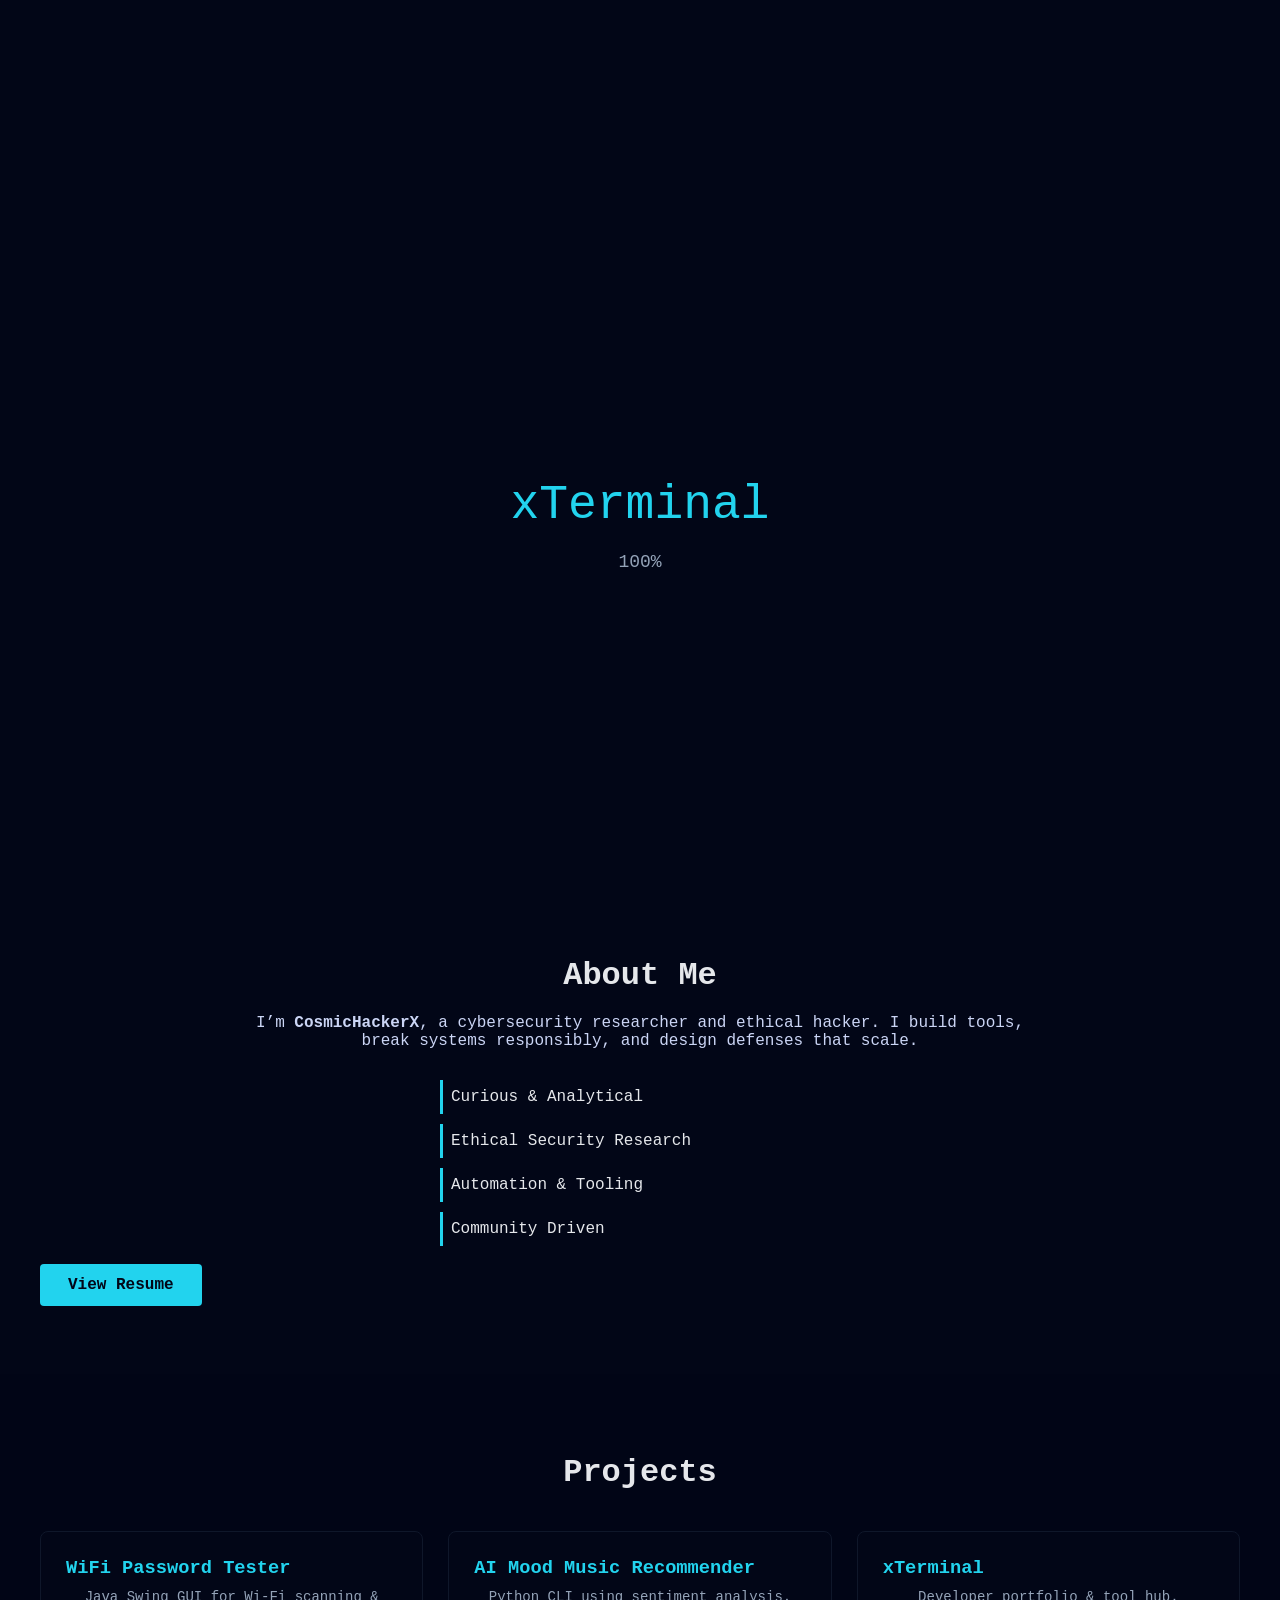
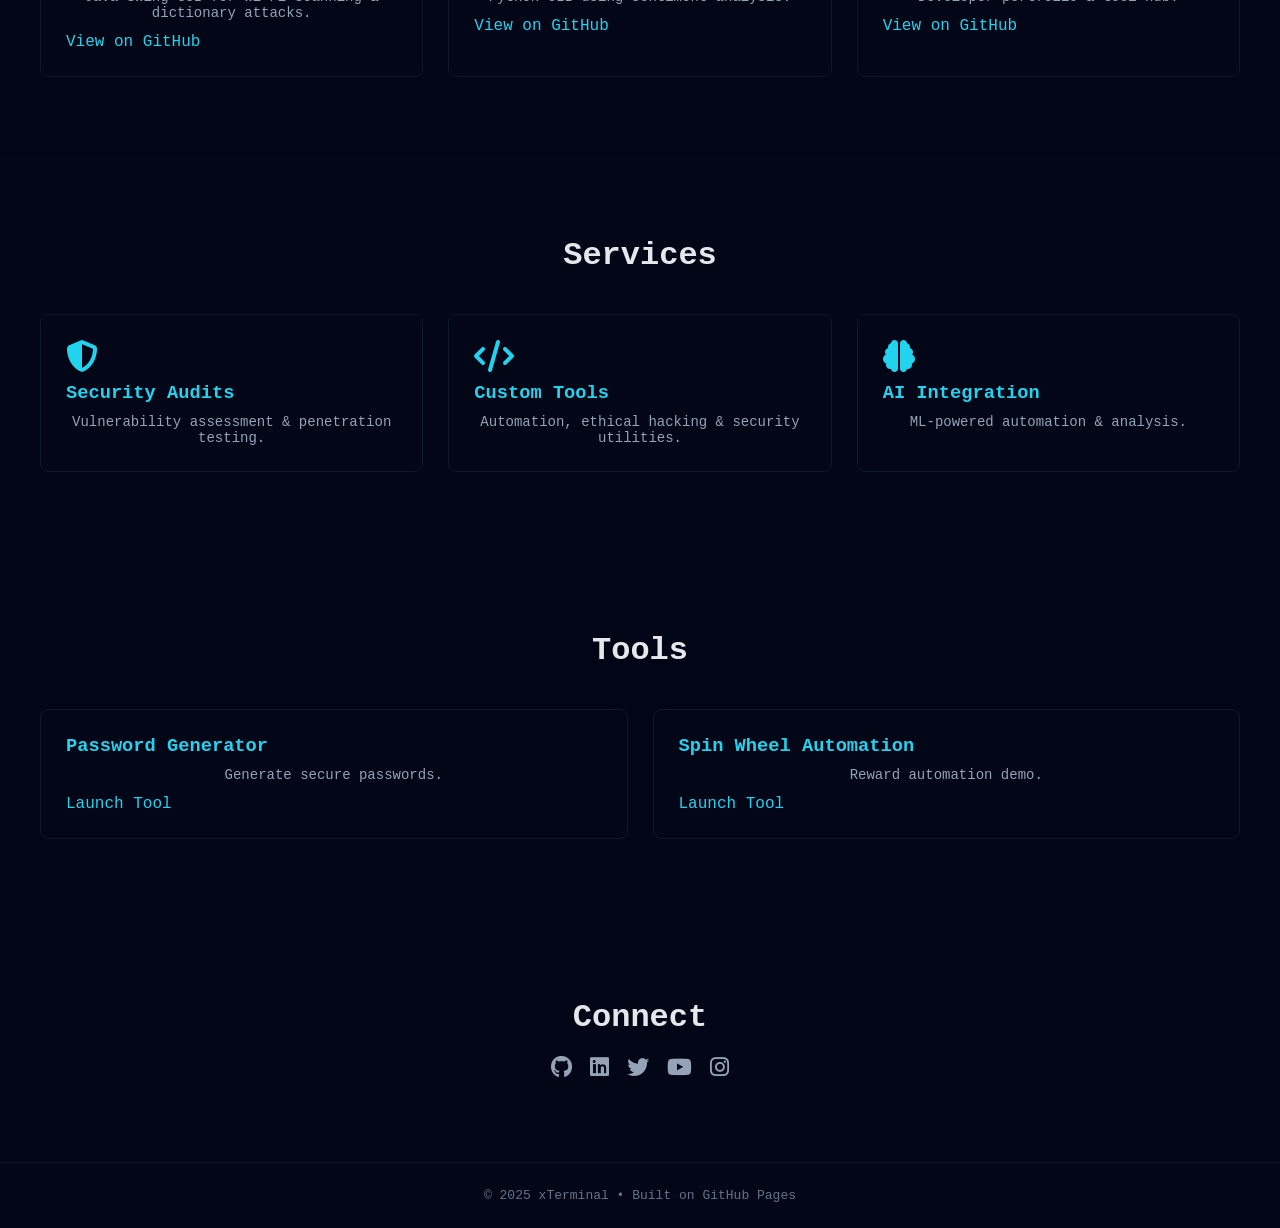
==== index.html @ b6bae4db "Add files via upload" ====
<!DOCTYPE html>
<html lang="en">
<head>
  <meta charset="UTF-8" />
  <meta name="viewport" content="width=device-width, initial-scale=1.0"/>
  <title>xTerminal</title>

  <meta name="description" content="xTerminal — Developer tools, cybersecurity projects, and digital services." />
  <meta name="author" content="CosmicHackerX" />

  <link rel="icon" type="image/png" href="assets/logo.png">
  <link rel="stylesheet" href="https://cdnjs.cloudflare.com/ajax/libs/font-awesome/6.5.0/css/all.min.css">
  <link rel="stylesheet" href="style.css">
</head>

<body>

<!-- PRELOADER -->
<div id="preloader">
  <canvas id="starfield"></canvas>
  <div id="glitchText" data-text="xTerminal">xTerminal</div>
  <div id="loadingPercent">0%</div>
</div>

<!-- MATRIX BACKGROUND -->
<canvas id="matrixRain"></canvas>

<div class="container">

  <!-- NAVBAR -->
  <header class="navbar">
    <h1 class="logo">x<span>Terminal</span></h1>
    <nav>
      <button onclick="scrollToSection('home')">Home</button>
      <button onclick="scrollToSection('about')">About</button>
      <button onclick="scrollToSection('projects')">Projects</button>
      <button onclick="scrollToSection('services')">Services</button>
      <button onclick="scrollToSection('tools')">Tools</button>
      <button onclick="scrollToSection('contact')">Contact</button>
    </nav>
  </header>

  <!-- HERO -->
  <section id="home" class="hero">
    <pre id="terminal"></pre>
    <a class="cta-btn" href="tools/password-generator.html" target="_blank">
      <i class="fab fa-github"></i> Launch Tool
    </a>
  </section>

  <!-- ABOUT -->
  <section id="about" class="section">
    <h2>About Me</h2>
    <p>
      I’m <strong>CosmicHackerX</strong>, a cybersecurity researcher and ethical hacker.
      I build tools, break systems responsibly, and design defenses that scale.
    </p>
    <ul class="traits">
      <li>Curious & Analytical</li>
      <li>Ethical Security Research</li>
      <li>Automation & Tooling</li>
      <li>Community Driven</li>
    </ul>
    <a class="cta-btn" href="assets/resume.pdf" target="_blank">View Resume</a>
  </section>

  <!-- PROJECTS -->
  <section id="projects" class="section dark">
    <h2>Projects</h2>
    <div class="grid">
      <div class="card">
        <h3>WiFi Password Tester</h3>
        <p>Java Swing GUI for Wi-Fi scanning & dictionary attacks.</p>
        <a href="https://github.com/cosmichackerx/wifi-password-tester-gui" target="_blank">View on GitHub</a>
      </div>
      <div class="card">
        <h3>AI Mood Music Recommender</h3>
        <p>Python CLI using sentiment analysis.</p>
        <a href="https://github.com/cosmichackerx/AI-mood_music_recommender" target="_blank">View on GitHub</a>
      </div>
      <div class="card">
        <h3>xTerminal</h3>
        <p>Developer portfolio & tool hub.</p>
        <a href="https://github.com/cosmichackerx" target="_blank">View on GitHub</a>
      </div>
    </div>
  </section>

  <!-- SERVICES -->
  <section id="services" class="section">
    <h2>Services</h2>
    <div class="grid">
      <div class="card">
        <i class="fas fa-shield-alt"></i>
        <h3>Security Audits</h3>
        <p>Vulnerability assessment & penetration testing.</p>
      </div>
      <div class="card">
        <i class="fas fa-code"></i>
        <h3>Custom Tools</h3>
        <p>Automation, ethical hacking & security utilities.</p>
      </div>
      <div class="card">
        <i class="fas fa-brain"></i>
        <h3>AI Integration</h3>
        <p>ML-powered automation & analysis.</p>
      </div>
    </div>
  </section>

  <!-- TOOLS -->
  <section id="tools" class="section dark">
    <h2>Tools</h2>
    <div class="grid">
      <div class="card">
        <h3>Password Generator</h3>
        <p>Generate secure passwords.</p>
        <a href="tools/password-generator.html" target="_blank">Launch Tool</a>
      </div>
      <div class="card">
        <h3>Spin Wheel Automation</h3>
        <p>Reward automation demo.</p>
        <a href="tools/spin-wheel.html" target="_blank">Launch Tool</a>
      </div>
    </div>
  </section>

  <!-- CONTACT -->
  <section id="contact" class="section">
    <h2>Connect</h2>
    <div class="socials">
      <a href="https://github.com/cosmichackerx" target="_blank"><i class="fab fa-github"></i></a>
      <a href="https://www.linkedin.com/in/cosmichackerx/" target="_blank"><i class="fab fa-linkedin"></i></a>
      <a href="https://twitter.com/cosmichackerx" target="_blank"><i class="fab fa-twitter"></i></a>
      <a href="https://www.youtube.com/@cosmichackerx" target="_blank"><i class="fab fa-youtube"></i></a>
      <a href="https://www.instagram.com/cosmichackerx/" target="_blank"><i class="fab fa-instagram"></i></a>
    </div>
  </section>

  <footer>
    © 2025 xTerminal • Built on GitHub Pages
  </footer>

</div>

<!-- MAIN SCRIPT -->
<script src="script.js"></script>

<!-- Ad Script Integration -->
<script src="https://quge5.com/88/tag.min.js" data-zone="196292" async data-cfasync="false"></script>

</body>
</html>
---- style.css ----
/* ===== GLOBAL ===== */
* { margin:0; padding:0; box-sizing:border-box; }
html { scroll-behavior: smooth; }
body { font-family:"Courier New", monospace; background:#020617; color:#e5e7eb; overflow-x:hidden; }

/* ===== PRELOADER ===== */
#preloader {
  position:fixed; inset:0; background:#020617;
  display:flex; flex-direction:column; justify-content:center; align-items:center; z-index:9999;
}
#glitchText { font-size:48px; color:#22d3ee; position:relative; animation:glitch 2s infinite; }
#loadingPercent { margin-top:20px; color:#94a3b8; font-size:18px; }
@keyframes glitch {
  0%{text-shadow:2px 0 #22d3ee,-2px 0 #38bdf8;}
  50%{text-shadow:-2px 0 #22d3ee,2px 0 #38bdf8;}
  100%{text-shadow:2px 0 #22d3ee,-2px 0 #38bdf8;}
}

/* ===== MATRIX ===== */
#matrixRain { position:fixed; top:0; left:0; z-index:0; opacity:0.25; }

/* ===== CONTAINER ===== */
.container { position:relative; z-index:2; }

/* ===== NAVBAR ===== */
.navbar { display:flex; justify-content:space-between; align-items:center; padding:18px 40px; border-bottom:1px solid #0f172a; background:rgba(2,6,23,0.85); backdrop-filter:blur(6px); position:sticky; top:0; z-index:5; }
.logo { font-size:26px; }
.logo span { color:#22d3ee; }
.navbar button { background:none; border:none; color:#94a3b8; margin-left:18px; cursor:pointer; font-size:14px; transition:color 0.3s; }
.navbar button:hover { color:#22d3ee; }

/* ===== HERO ===== */
.hero { min-height:90vh; display:flex; flex-direction:column; justify-content:center; align-items:center; text-align:center; padding:40px; }
.cta-btn { padding:12px 28px; background:#22d3ee; color:#020617; text-decoration:none; font-weight:bold; border-radius:4px; transition: transform 0.3s, box-shadow 0.3s; }
.cta-btn:hover { transform:translateY(-3px); box-shadow:0 0 18px #22d3ee; }
#terminal { white-space:pre; font-size:22px; color:#22d3ee; text-shadow:0 0 8px #22d3ee; }

/* ===== SECTIONS ===== */
.section { padding:80px 40px; }
.section h2 { font-size:32px; margin-bottom:20px; text-align:center; }
.section p { max-width:800px; margin:auto; text-align:center; color:#cbd5f5; }
.dark { background: rgba(2,6,23,0.85); }

/* ===== LISTS ===== */
.traits { list-style:none; margin:30px auto; max-width:400px; }
.traits li { padding:8px; border-left:3px solid #22d3ee; margin-bottom:10px; background:#020617; }

/* ===== GRID CARDS ===== */
.grid { display:grid; grid-template-columns:repeat(auto-fit,minmax(250px,1fr)); gap:25px; margin-top:40px; }
.card { background:#020617; border:1px solid #0f172a; padding:25px; border-radius:8px; transition: transform 0.3s, box-shadow 0.3s; }
.card:hover { transform:translateY(-5px); box-shadow:0 0 18px rgba(34,211,238,0.4); }
.card h3 { margin-bottom:10px; color:#22d3ee; }
.card p { font-size:14px; color:#94a3b8; }
.card a { display:inline-block; margin-top:12px; color:#22d3ee; text-decoration:none; }
.card i { font-size:32px; margin-bottom:10px; color:#22d3ee; }

/* ===== SOCIALS ===== */
.socials { display:flex; justify-content:center; gap:18px; margin-top:20px; }
.socials a { font-size:22px; color:#94a3b8; transition: color 0.3s, transform 0.3s; }
.socials a:hover { color:#22d3ee; transform:scale(1.2); }

/* ===== FOOTER ===== */
footer { text-align:center; padding:25px; font-size:13px; color:#64748b; border-top:1px solid #0f172a; }

/* ===== RESPONSIVE ===== */
@media (max-width:768px){ .navbar{flex-direction:column;} .navbar button{margin:8px 0;} .hero h2{font-size:32px;} }
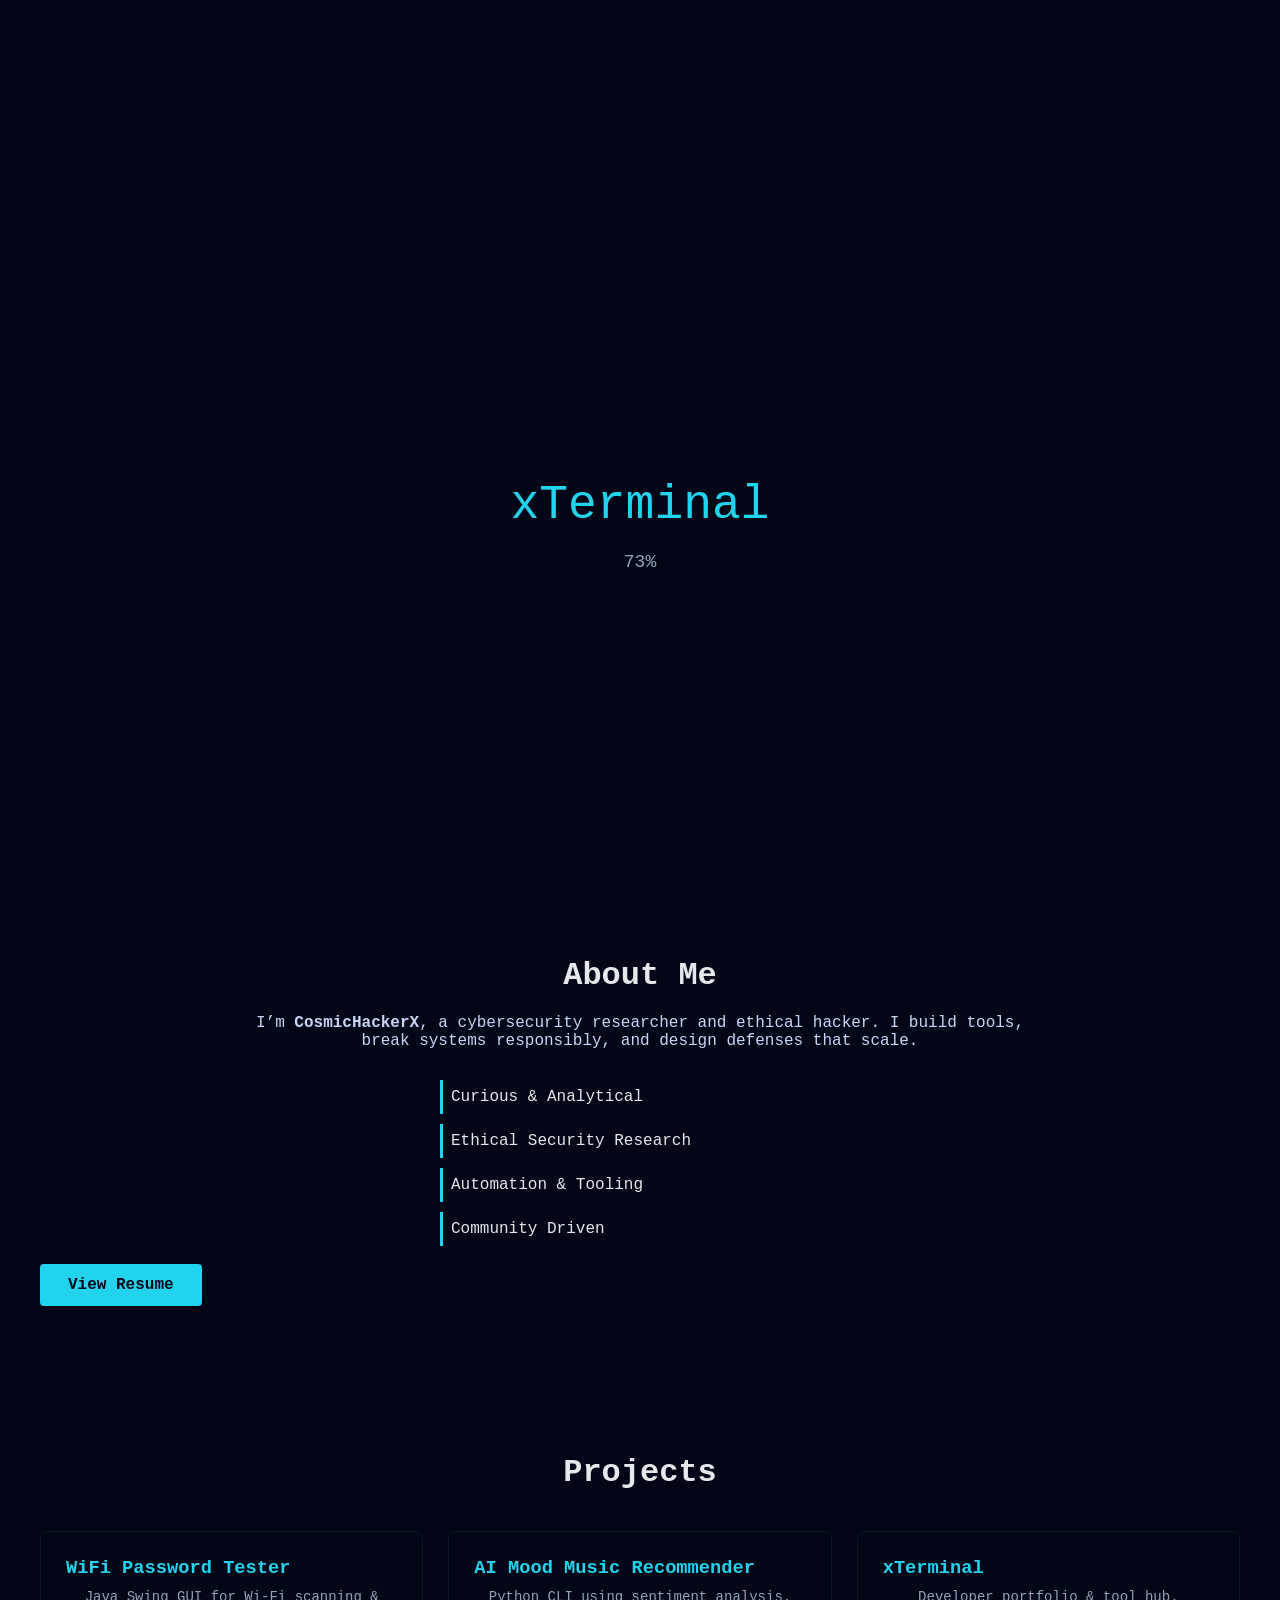
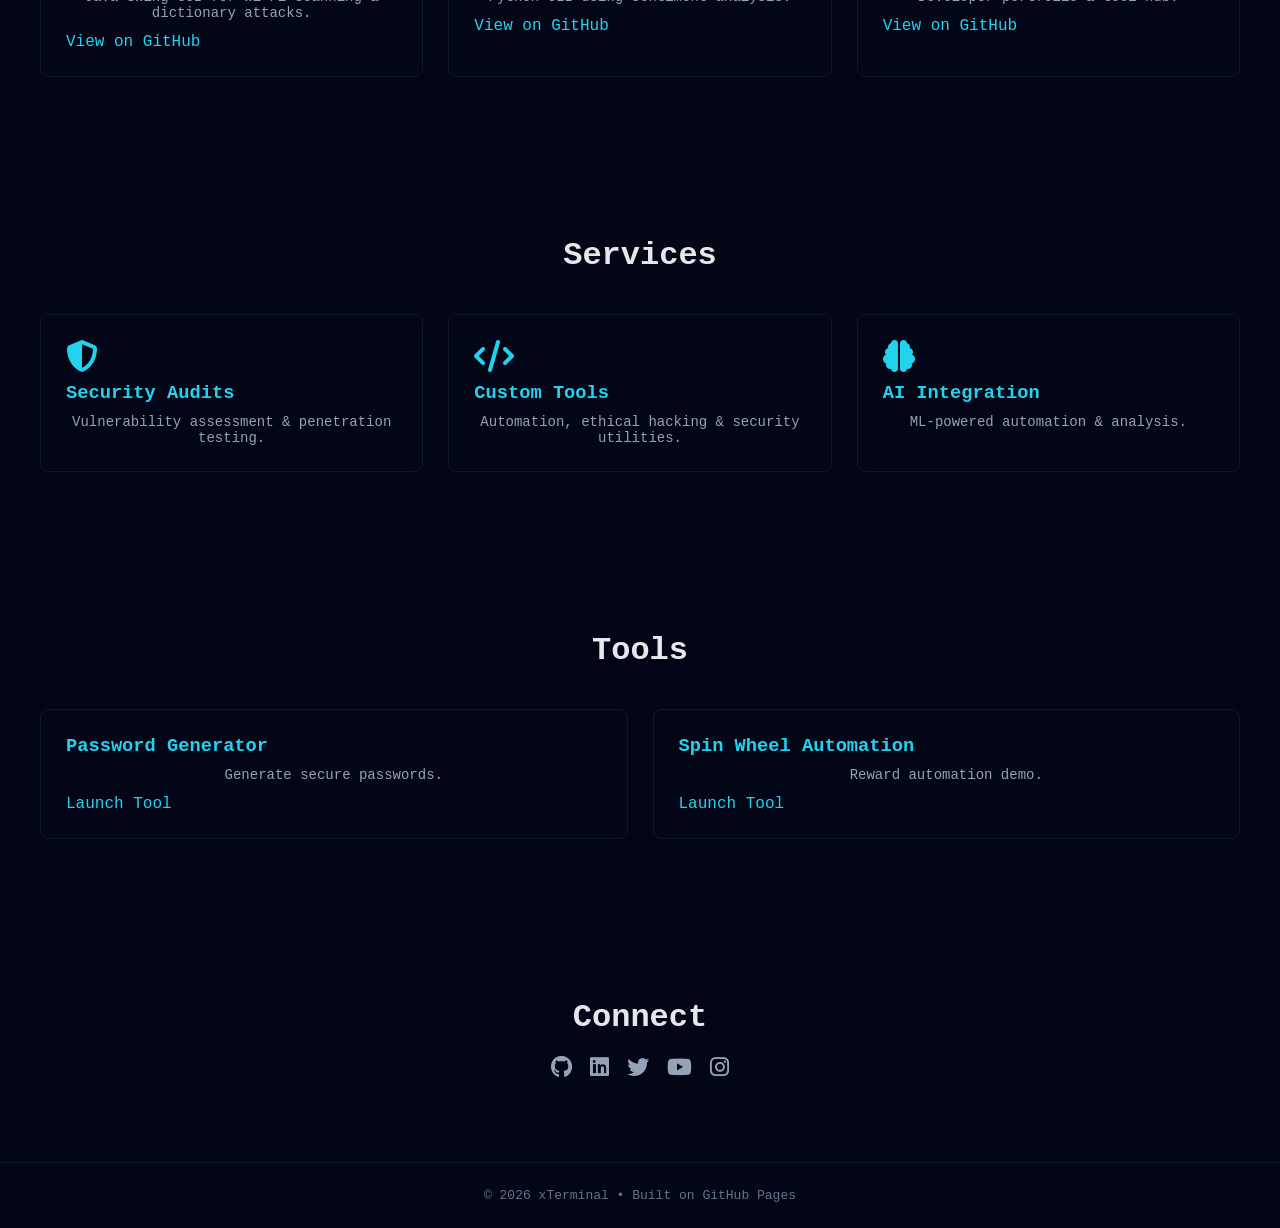
==== commit 1afca09c: "Update index.html" ====
--- a/index.html
+++ b/index.html
@@ -138,7 +138,7 @@
   </section>
 
   <footer>
-    © 2025 xTerminal • Built on GitHub Pages
+    © 2026 xTerminal • Built on GitHub Pages
   </footer>
 
 </div>
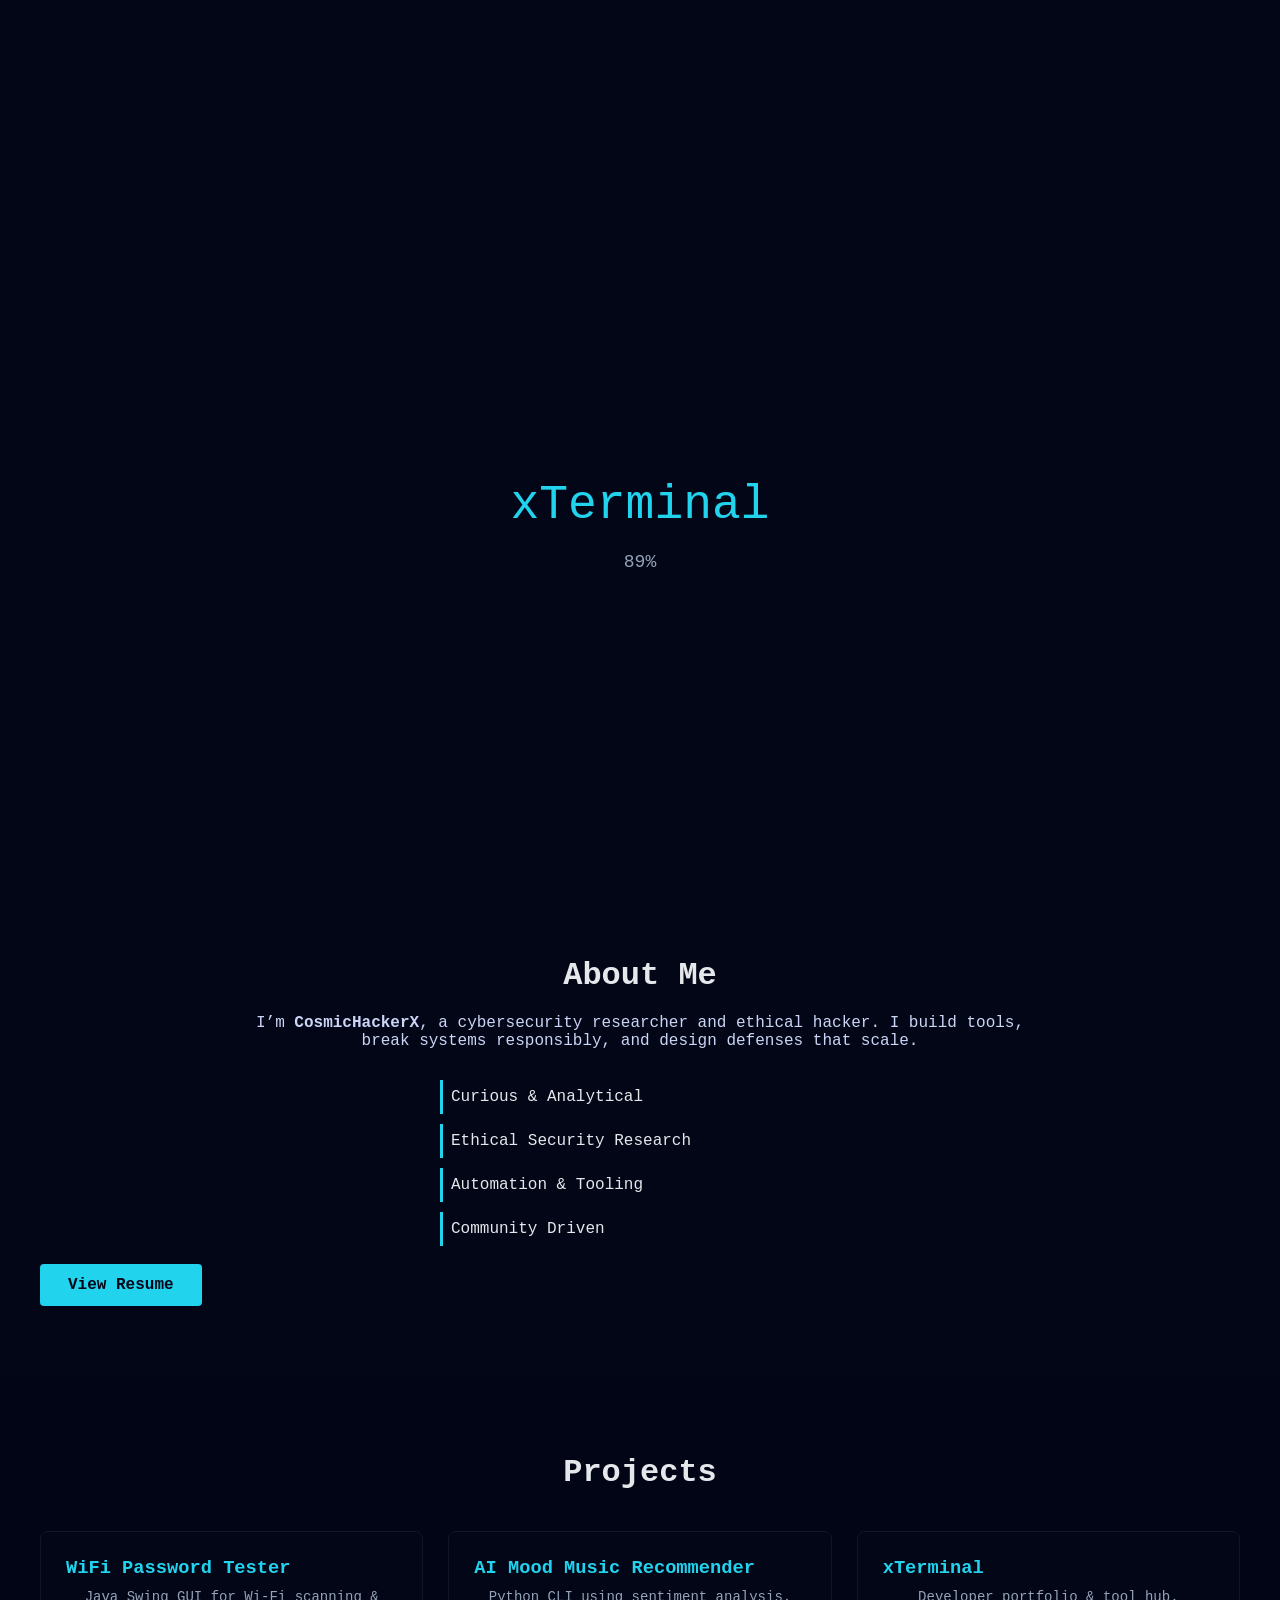
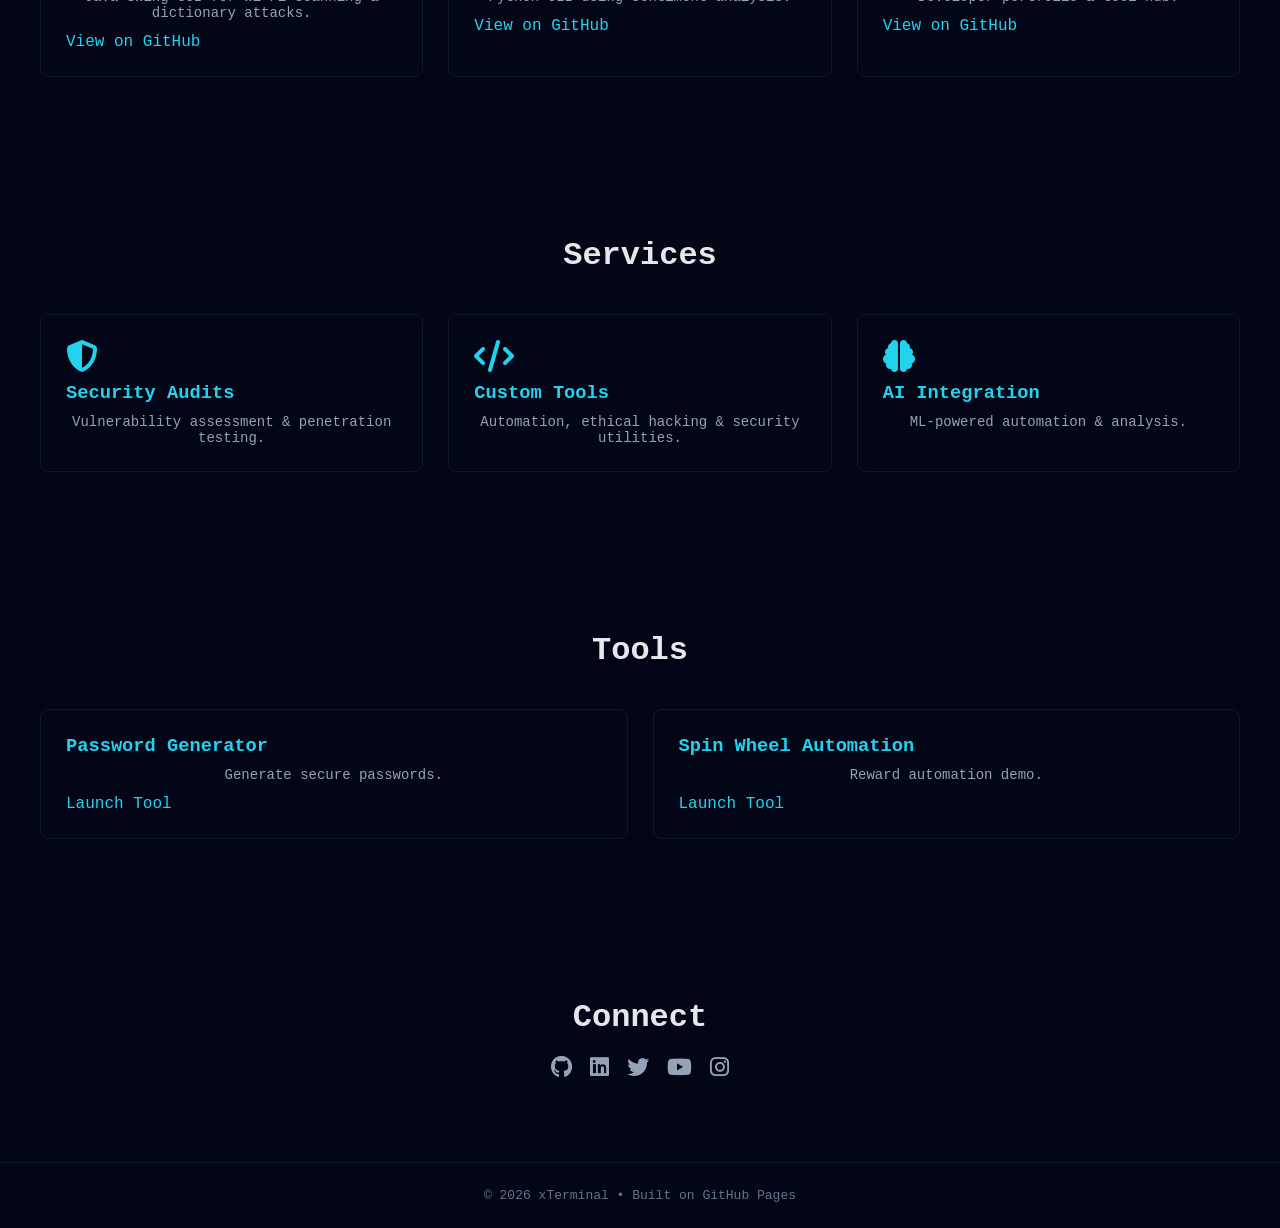
==== commit 75ba3445: "Update index.html" ====
--- a/index.html
+++ b/index.html
@@ -61,7 +61,7 @@
       <li>Automation & Tooling</li>
       <li>Community Driven</li>
     </ul>
-    <a class="cta-btn" href="assets/resume.pdf" target="_blank">View Resume</a>
+    <a class="cta-btn" href="assets/cosmichackerx.pdf" target="_blank">View Resume</a>
   </section>
 
   <!-- PROJECTS -->
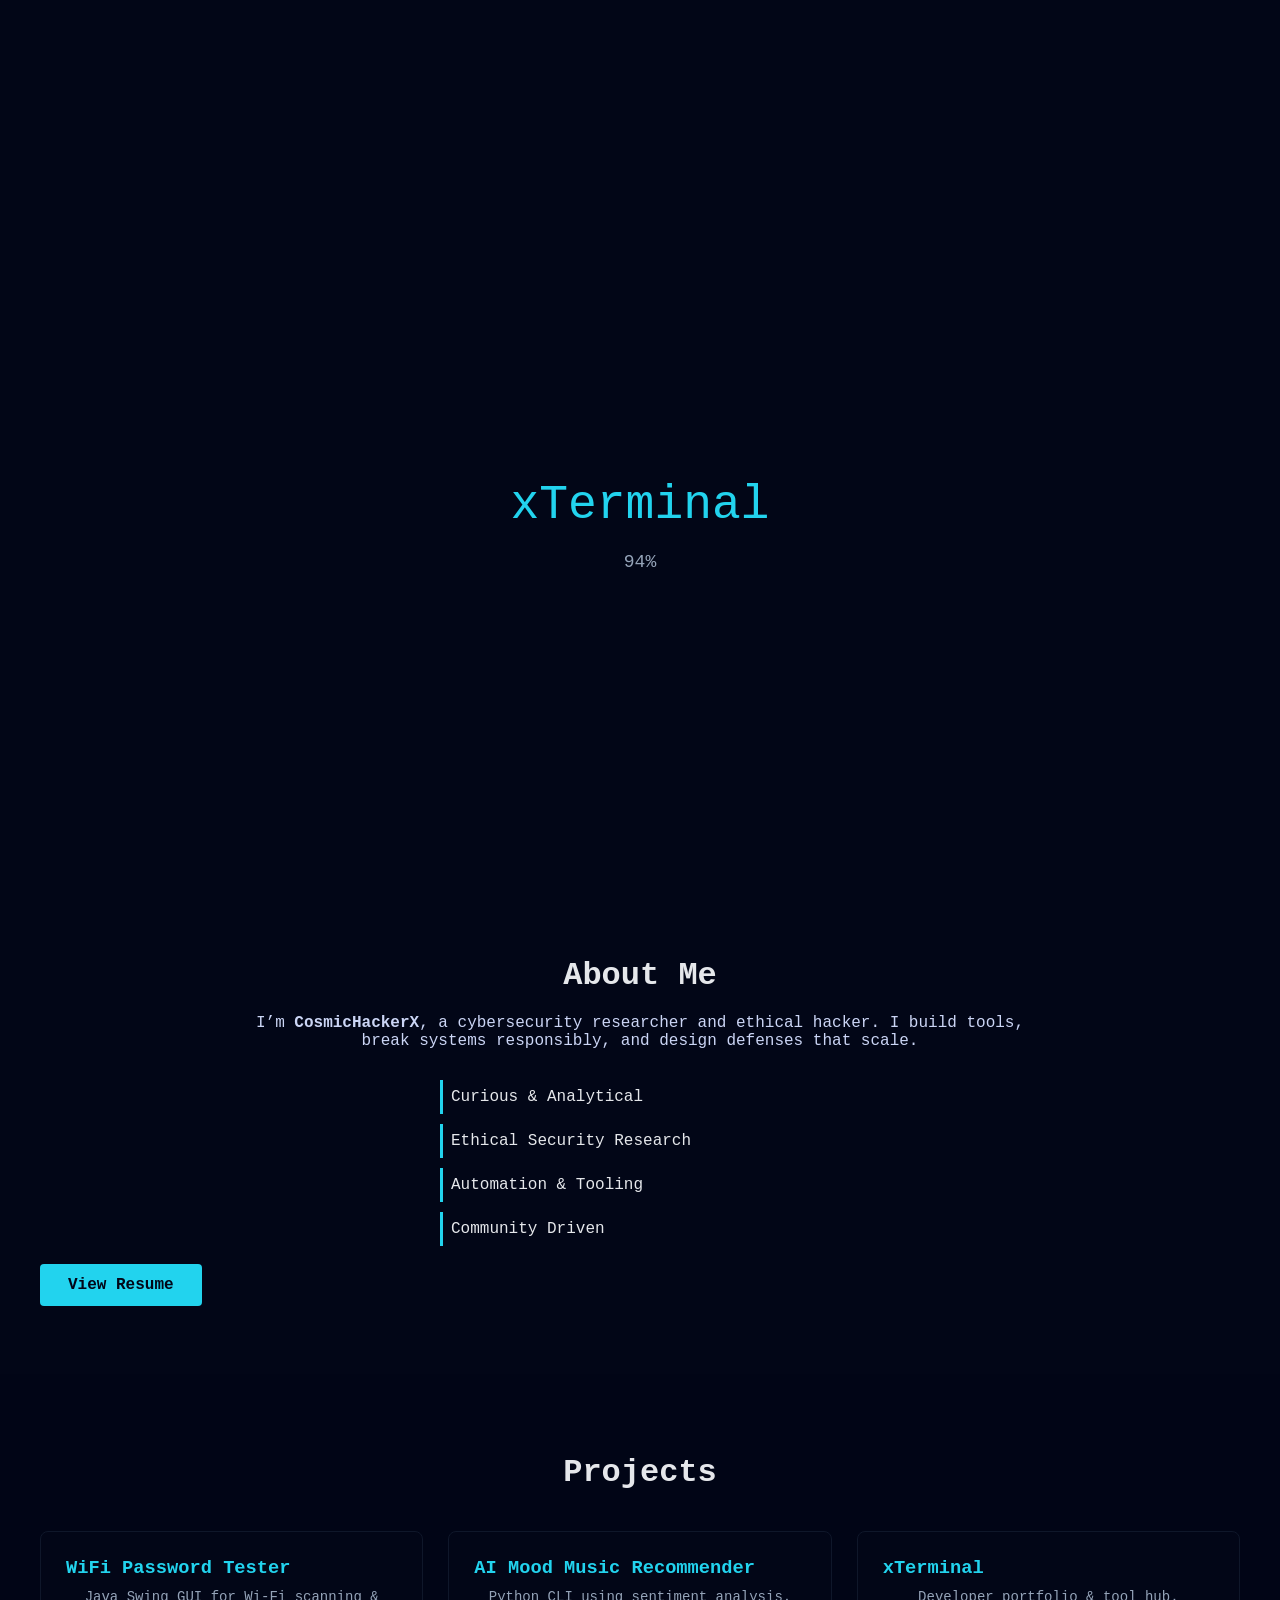
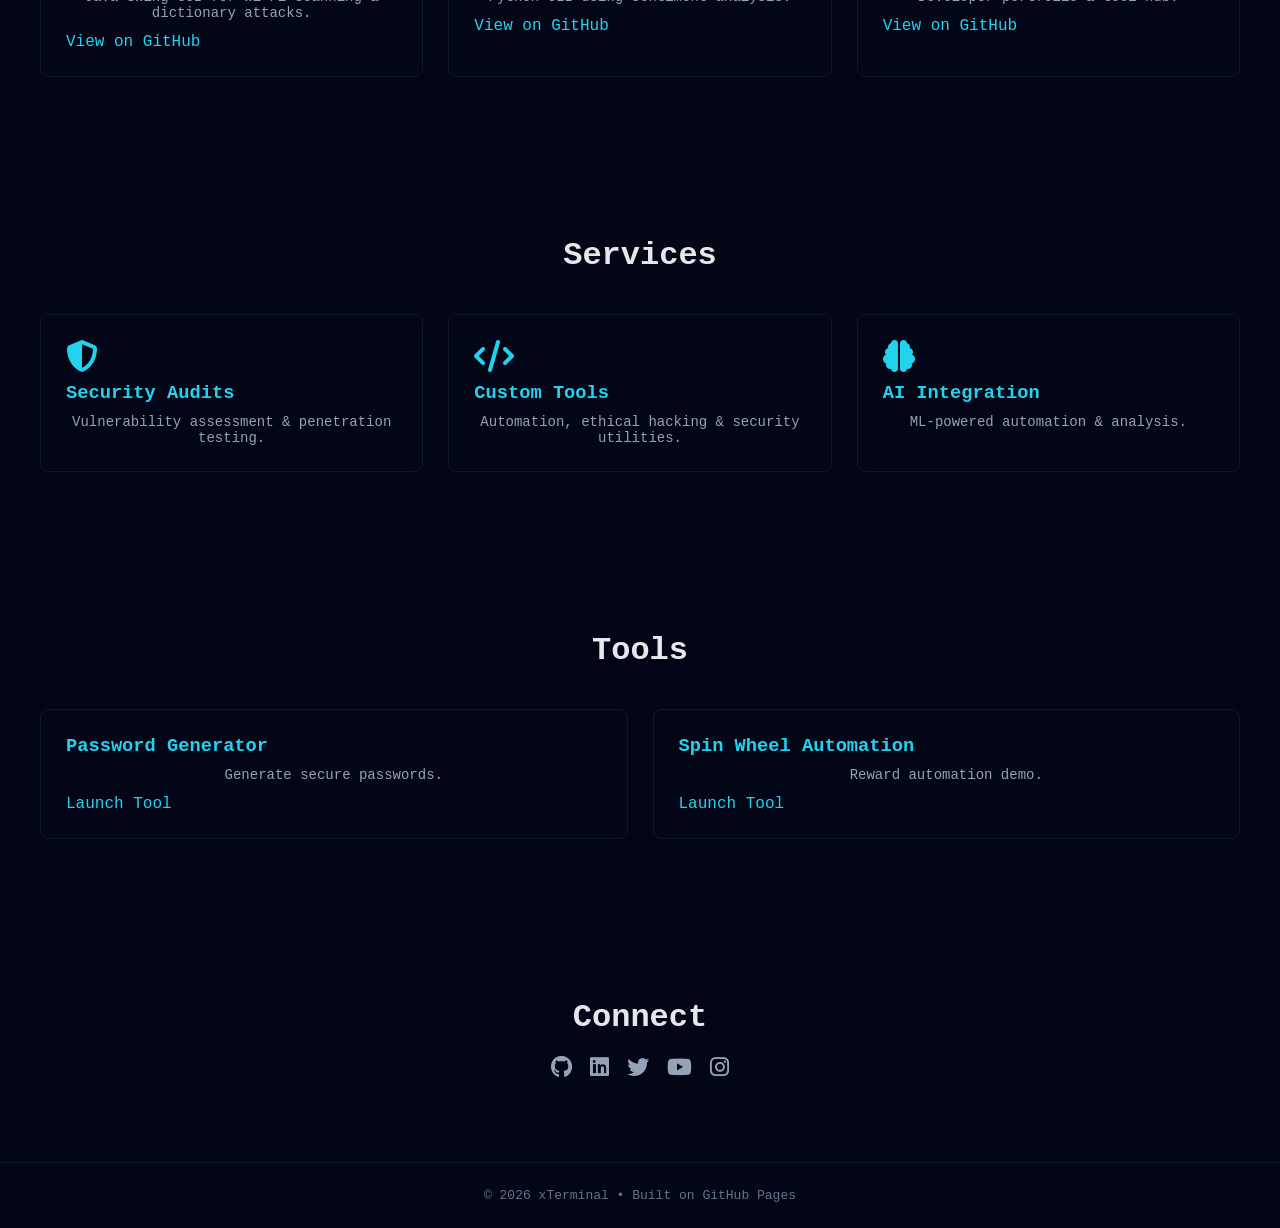
==== commit 7de045c7: "Update index.html" ====
--- a/index.html
+++ b/index.html
@@ -15,19 +15,16 @@
 
 <body>
 
-<!-- PRELOADER -->
 <div id="preloader">
   <canvas id="starfield"></canvas>
   <div id="glitchText" data-text="xTerminal">xTerminal</div>
   <div id="loadingPercent">0%</div>
 </div>
 
-<!-- MATRIX BACKGROUND -->
 <canvas id="matrixRain"></canvas>
 
 <div class="container">
 
-  <!-- NAVBAR -->
   <header class="navbar">
     <h1 class="logo">x<span>Terminal</span></h1>
     <nav>
@@ -40,15 +37,38 @@
     </nav>
   </header>
 
-  <!-- HERO -->
   <section id="home" class="hero">
     <pre id="terminal"></pre>
-    <a class="cta-btn" href="tools/password-generator.html" target="_blank">
+
+    <div class="hacker-links-container">
+      
+      <a href="https://github.com/cosmichackerx" class="cyber-circle" title="X-BOT Project" target="_blank">
+        <img src="assets/xbot-bg.jpg" alt="X-BOT" onerror="this.style.display='none'">
+        <div class="overlay"><i class="fab fa-whatsapp"></i></div>
+      </a>
+
+      <a href="https://github.com/cosmichackerx" class="cyber-circle" title="Listen to PDF" target="_blank">
+        <img src="assets/listentopdf-bg.jpg" alt="Listen to PDF" onerror="this.style.display='none'">
+        <div class="overlay"><i class="fas fa-file-pdf"></i></div>
+      </a>
+
+      <a href="https://github.com/cosmichackerx" class="cyber-circle" title="Speaker Cleaner Pro" target="_blank">
+        <img src="assets/speaker-bg.jpg" alt="Speaker Cleaner Pro" onerror="this.style.display='none'">
+        <div class="overlay"><i class="fas fa-volume-up"></i></div>
+      </a>
+
+      <a href="https://github.com/cosmichackerx/wifi-password-tester-gui" class="cyber-circle" title="WiFi Tester" target="_blank">
+        <img src="assets/wifi-bg.jpg" alt="WiFi Tester" onerror="this.style.display='none'">
+        <div class="overlay"><i class="fas fa-wifi"></i></div>
+      </a>
+
+    </div>
+
+    <a class="cta-btn mt-main" href="tools/password-generator.html" target="_blank">
       <i class="fab fa-github"></i> Launch Tool
     </a>
   </section>
 
-  <!-- ABOUT -->
   <section id="about" class="section">
     <h2>About Me</h2>
     <p>
@@ -64,7 +84,6 @@
     <a class="cta-btn" href="assets/cosmichackerx.pdf" target="_blank">View Resume</a>
   </section>
 
-  <!-- PROJECTS -->
   <section id="projects" class="section dark">
     <h2>Projects</h2>
     <div class="grid">
@@ -86,7 +105,6 @@
     </div>
   </section>
 
-  <!-- SERVICES -->
   <section id="services" class="section">
     <h2>Services</h2>
     <div class="grid">
@@ -108,7 +126,6 @@
     </div>
   </section>
 
-  <!-- TOOLS -->
   <section id="tools" class="section dark">
     <h2>Tools</h2>
     <div class="grid">
@@ -125,7 +142,6 @@
     </div>
   </section>
 
-  <!-- CONTACT -->
   <section id="contact" class="section">
     <h2>Connect</h2>
     <div class="socials">
@@ -143,10 +159,8 @@
 
 </div>
 
-<!-- MAIN SCRIPT -->
 <script src="script.js"></script>
 
-<!-- Ad Script Integration -->
 <script src="https://quge5.com/88/tag.min.js" data-zone="196292" async data-cfasync="false"></script>
 
 </body>
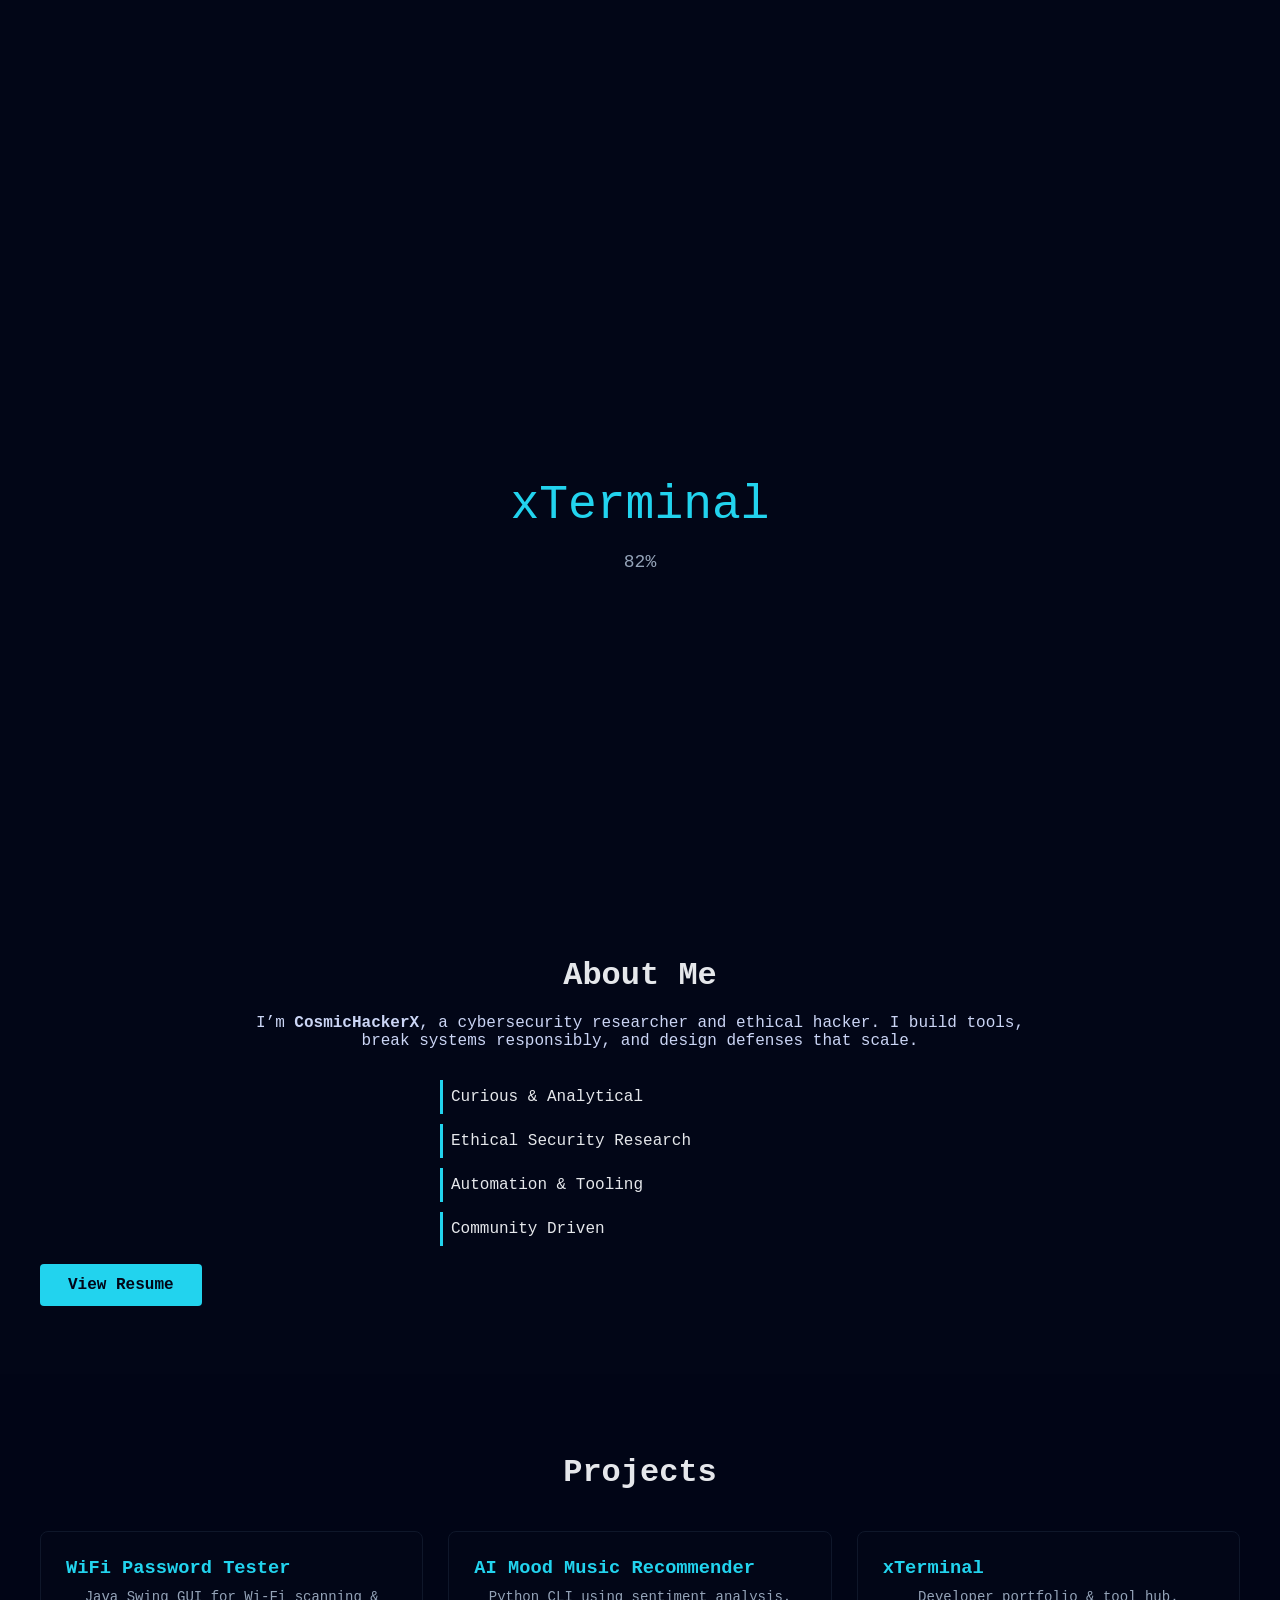
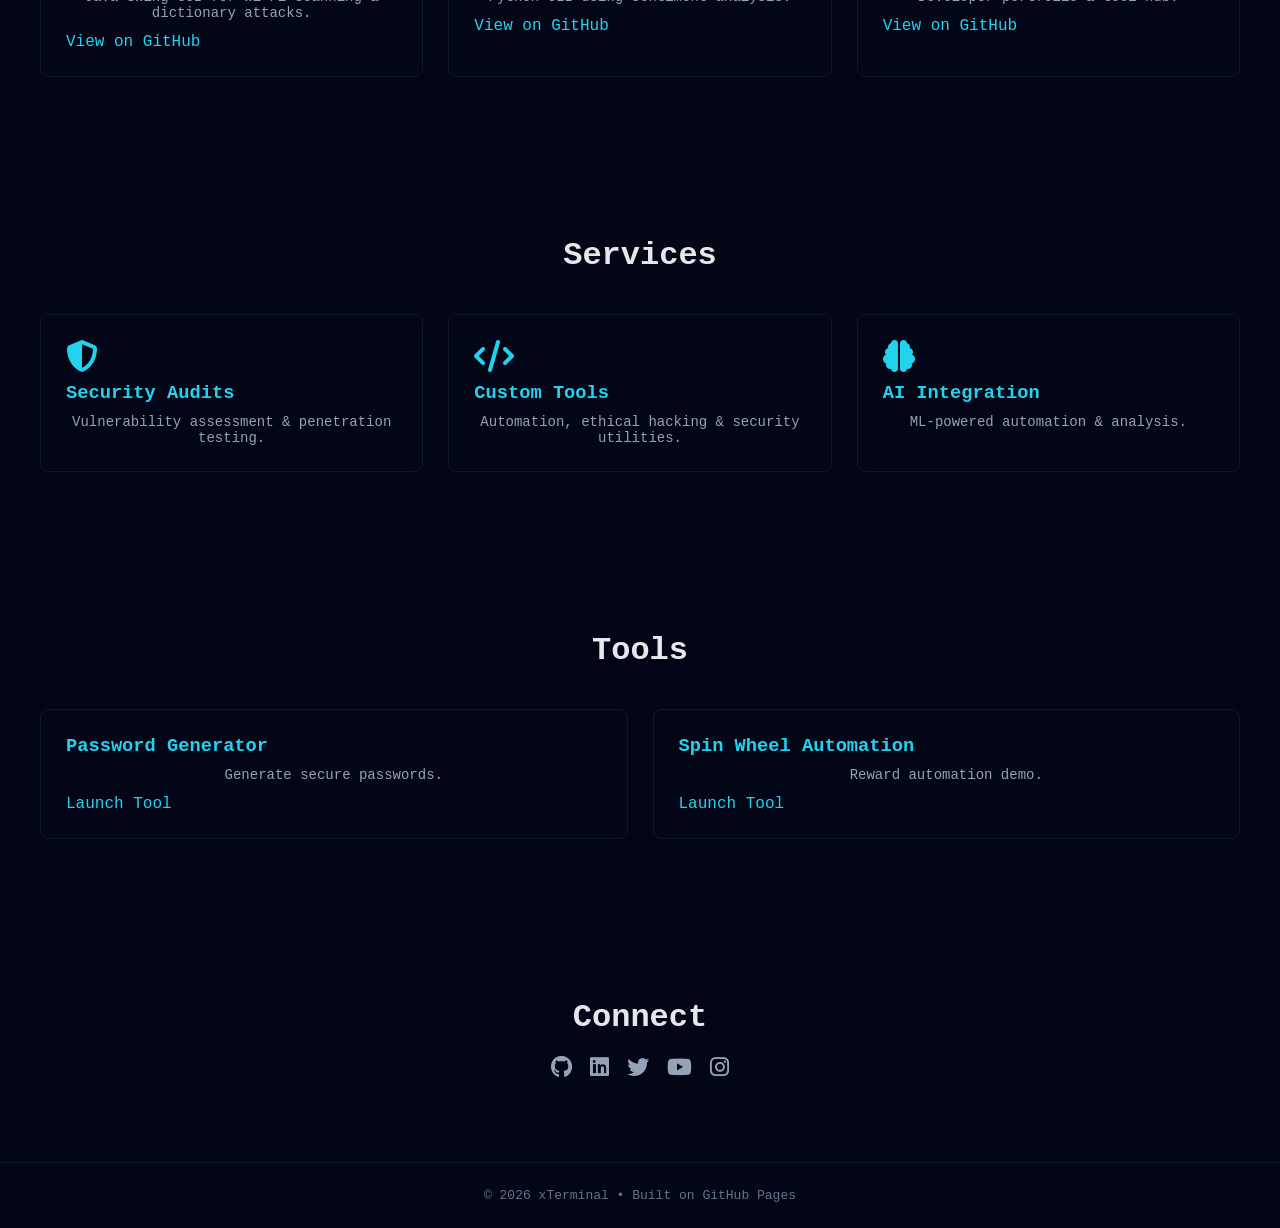
==== commit 58d8cd28: "Update index.html" ====
--- a/index.html
+++ b/index.html
@@ -27,6 +27,7 @@
 
   <header class="navbar">
     <h1 class="logo">x<span>Terminal</span></h1>
+    <div class="blueprint-title" style="display: none;">Portfolio HackerX</div> 
     <nav>
       <button onclick="scrollToSection('home')">Home</button>
       <button onclick="scrollToSection('about')">About</button>
@@ -37,36 +38,47 @@
     </nav>
   </header>
 
-  <section id="home" class="hero">
-    <pre id="terminal"></pre>
+  <section id="home" class="hero radar-hero">
+    
+    <div class="cyber-radar-container">
+      
+      <div class="radar-core">
+        <pre id="terminal"></pre>
+        <a class="core-launch-btn" href="tools/password-generator.html" target="_blank">
+          <i class="fas fa-power-off"></i><br><span>Launch Tool</span>
+        </a>
+      </div>
 
-    <div class="hacker-links-container">
-      
-      <a href="https://github.com/cosmichackerx" class="cyber-circle" title="X-BOT Project" target="_blank">
-        <img src="assets/xbot-bg.jpg" alt="X-BOT" onerror="this.style.display='none'">
-        <div class="overlay"><i class="fab fa-whatsapp"></i></div>
+      <a href="https://github.com/cosmichackerx" class="cyber-node node-top" title="Listen to PDF" target="_blank">
+        <i class="fas fa-file-pdf"></i>
       </a>
 
-      <a href="https://github.com/cosmichackerx" class="cyber-circle" title="Listen to PDF" target="_blank">
-        <img src="assets/listentopdf-bg.jpg" alt="Listen to PDF" onerror="this.style.display='none'">
-        <div class="overlay"><i class="fas fa-file-pdf"></i></div>
+      <a href="https://github.com/cosmichackerx" class="cyber-node node-left" title="X-BOT Project" target="_blank">
+        <i class="fab fa-whatsapp"></i>
       </a>
 
-      <a href="https://github.com/cosmichackerx" class="cyber-circle" title="Speaker Cleaner Pro" target="_blank">
-        <img src="assets/speaker-bg.jpg" alt="Speaker Cleaner Pro" onerror="this.style.display='none'">
-        <div class="overlay"><i class="fas fa-volume-up"></i></div>
+      <a href="https://github.com/cosmichackerx" class="cyber-node node-right" title="Speaker Cleaner Pro" target="_blank">
+        <i class="fas fa-volume-up"></i>
       </a>
 
-      <a href="https://github.com/cosmichackerx/wifi-password-tester-gui" class="cyber-circle" title="WiFi Tester" target="_blank">
-        <img src="assets/wifi-bg.jpg" alt="WiFi Tester" onerror="this.style.display='none'">
-        <div class="overlay"><i class="fas fa-wifi"></i></div>
+      <a href="https://github.com/cosmichackerx/wifi-password-tester-gui" class="cyber-node node-bottom-right" title="WiFi Tester" target="_blank">
+        <i class="fas fa-wifi"></i>
+      </a>
+      
+      <a href="#contact" class="cyber-node node-bottom-left" title="Contact Comm" onclick="scrollToSection('contact')">
+        <i class="fas fa-comment-dots"></i>
       </a>
 
     </div>
 
-    <a class="cta-btn mt-main" href="tools/password-generator.html" target="_blank">
-      <i class="fab fa-github"></i> Launch Tool
-    </a>
+    <div class="hero-bottom-nav">
+      <span onclick="scrollToSection('about')">About Me</span>
+      <span class="divider">=</span>
+      <span onclick="scrollToSection('projects')">Projects</span>
+      <span class="divider">=</span>
+      <span onclick="scrollToSection('contact')">Contacts</span>
+    </div>
+
   </section>
 
   <section id="about" class="section">
--- a/style.css
+++ b/style.css
@@ -33,7 +33,73 @@
 .hero { min-height:90vh; display:flex; flex-direction:column; justify-content:center; align-items:center; text-align:center; padding:40px; }
 .cta-btn { padding:12px 28px; background:#22d3ee; color:#020617; text-decoration:none; font-weight:bold; border-radius:4px; transition: transform 0.3s, box-shadow 0.3s; }
 .cta-btn:hover { transform:translateY(-3px); box-shadow:0 0 18px #22d3ee; }
-#terminal { white-space:pre; font-size:22px; color:#22d3ee; text-shadow:0 0 8px #22d3ee; }
+#terminal { white-space:pre; font-size:22px; color:#22d3ee; text-shadow:0 0 8px #22d3ee; margin-bottom: 20px; }
+
+/* ===== HACKER CIRCLE LINKS ===== */
+.hacker-links-container {
+  display: flex;
+  flex-wrap: wrap;
+  justify-content: center;
+  gap: 25px;
+  margin-top: 20px;
+  z-index: 10;
+}
+
+.mt-main {
+  margin-top: 40px; /* Pushes the main CTA button down below the circles */
+}
+
+.cyber-circle {
+  position: relative;
+  width: 70px;
+  height: 70px;
+  border-radius: 50%;
+  border: 2px solid #0f172a; /* Dark border by default */
+  overflow: hidden;
+  display: flex;
+  justify-content: center;
+  align-items: center;
+  transition: all 0.3s ease;
+  background: #020617;
+  text-decoration: none;
+  box-shadow: 0 0 10px rgba(0, 0, 0, 0.5);
+}
+
+/* Image preview styling */
+.cyber-circle img {
+  position: absolute;
+  width: 100%;
+  height: 100%;
+  object-fit: cover;
+  opacity: 0.3; /* Keep it dark so the icon stands out */
+  transition: opacity 0.3s ease, transform 0.3s ease;
+}
+
+/* Icon overlay styling */
+.cyber-circle .overlay {
+  position: relative;
+  z-index: 2;
+  color: #94a3b8; /* Muted gray by default */
+  font-size: 28px;
+  transition: all 0.3s ease;
+}
+
+/* HOVER EFFECTS - The Hacker Glow */
+.cyber-circle:hover {
+  border-color: #22d3ee;
+  box-shadow: 0 0 20px rgba(34, 211, 238, 0.6), inset 0 0 15px rgba(34, 211, 238, 0.2);
+  transform: translateY(-5px) scale(1.1);
+}
+
+.cyber-circle:hover img {
+  opacity: 0.6;
+  transform: scale(1.2); /* Slight zoom on image */
+}
+
+.cyber-circle:hover .overlay {
+  color: #22d3ee; /* Neon Cyan text */
+  text-shadow: 0 0 10px #22d3ee;
+}
 
 /* ===== SECTIONS ===== */
 .section { padding:80px 40px; }
@@ -63,4 +129,8 @@
 footer { text-align:center; padding:25px; font-size:13px; color:#64748b; border-top:1px solid #0f172a; }
 
 /* ===== RESPONSIVE ===== */
-@media (max-width:768px){ .navbar{flex-direction:column;} .navbar button{margin:8px 0;} .hero h2{font-size:32px;} }
+@media (max-width:768px){ 
+  .navbar{flex-direction:column;} 
+  .navbar button{margin:8px 0;} 
+  .hero h2{font-size:32px;} 
+}
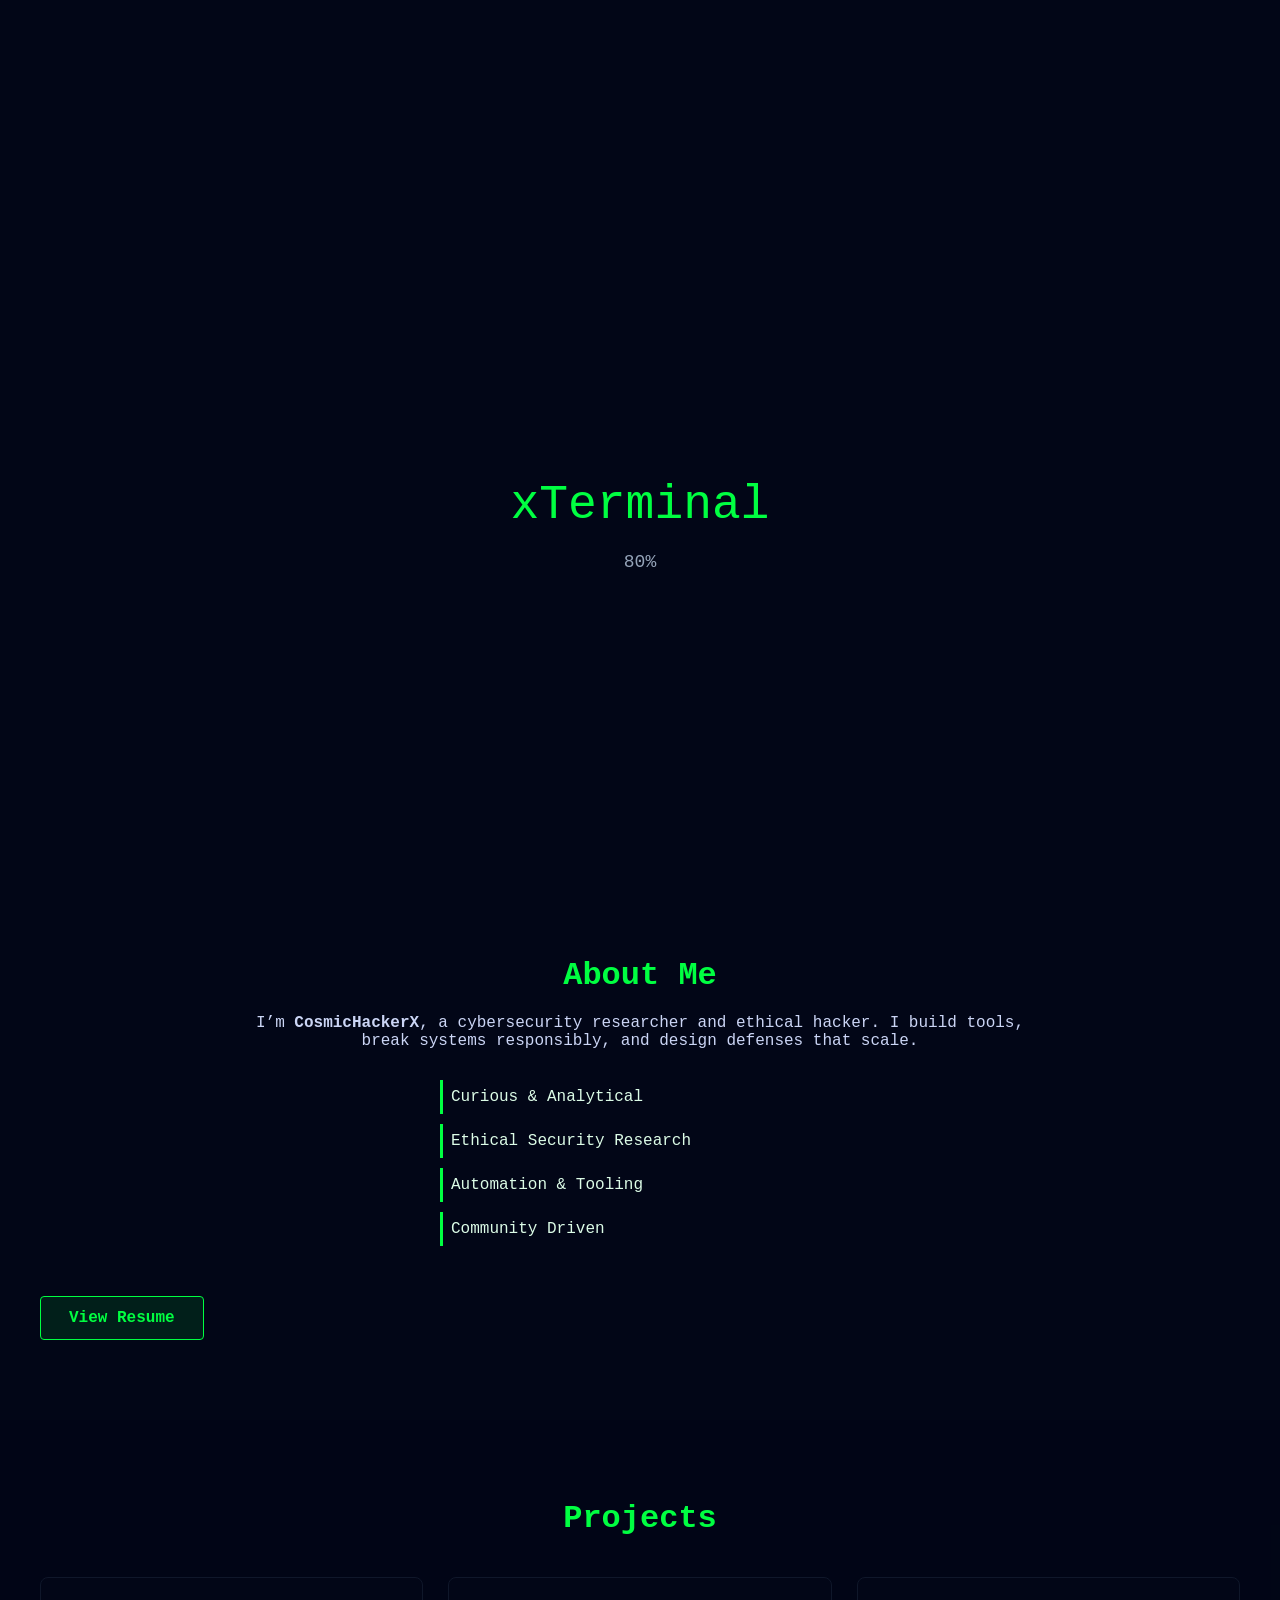
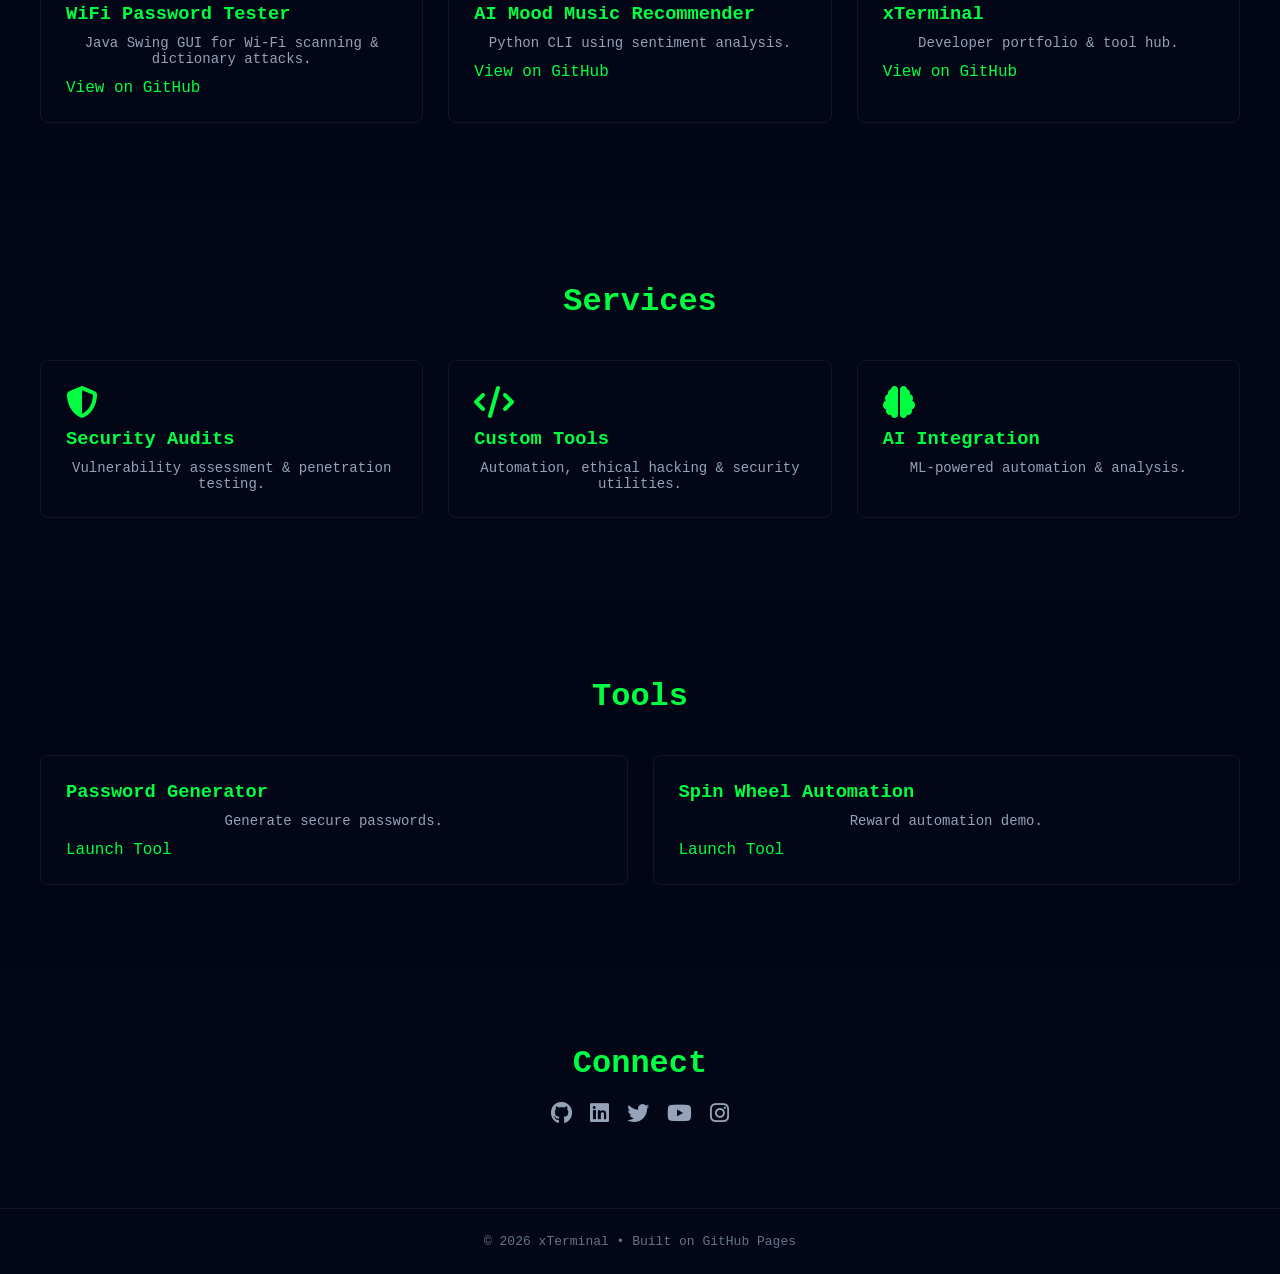
==== commit 0ef97a8f: "Update index.html" ====
--- a/index.html
+++ b/index.html
@@ -49,25 +49,27 @@
         </a>
       </div>
 
-      <a href="https://github.com/cosmichackerx" class="cyber-node node-top" title="Listen to PDF" target="_blank">
-        <i class="fas fa-file-pdf"></i>
-      </a>
+      <div class="orbit-track">
+        <a href="https://github.com/cosmichackerx" class="cyber-node node-top" title="Listen to PDF" target="_blank">
+          <i class="fas fa-file-pdf"></i>
+        </a>
 
-      <a href="https://github.com/cosmichackerx" class="cyber-node node-left" title="X-BOT Project" target="_blank">
-        <i class="fab fa-whatsapp"></i>
-      </a>
+        <a href="https://github.com/cosmichackerx" class="cyber-node node-left" title="X-BOT Project" target="_blank">
+          <i class="fab fa-whatsapp"></i>
+        </a>
 
-      <a href="https://github.com/cosmichackerx" class="cyber-node node-right" title="Speaker Cleaner Pro" target="_blank">
-        <i class="fas fa-volume-up"></i>
-      </a>
+        <a href="https://github.com/cosmichackerx" class="cyber-node node-right" title="Speaker Cleaner Pro" target="_blank">
+          <i class="fas fa-volume-up"></i>
+        </a>
 
-      <a href="https://github.com/cosmichackerx/wifi-password-tester-gui" class="cyber-node node-bottom-right" title="WiFi Tester" target="_blank">
-        <i class="fas fa-wifi"></i>
-      </a>
-      
-      <a href="#contact" class="cyber-node node-bottom-left" title="Contact Comm" onclick="scrollToSection('contact')">
-        <i class="fas fa-comment-dots"></i>
-      </a>
+        <a href="https://github.com/cosmichackerx/wifi-password-tester-gui" class="cyber-node node-bottom-right" title="WiFi Tester" target="_blank">
+          <i class="fas fa-wifi"></i>
+        </a>
+        
+        <a href="#contact" class="cyber-node node-bottom-left" title="Contact Comm" onclick="scrollToSection('contact')">
+          <i class="fas fa-comment-dots"></i>
+        </a>
+      </div>
 
     </div>
 
--- a/style.css
+++ b/style.css
@@ -1,19 +1,21 @@
 /* ===== GLOBAL ===== */
 * { margin:0; padding:0; box-sizing:border-box; }
 html { scroll-behavior: smooth; }
-body { font-family:"Courier New", monospace; background:#020617; color:#e5e7eb; overflow-x:hidden; }
+/* Changed default text color slightly to blend with green theme */
+body { font-family:"Courier New", monospace; background:#020617; color:#dcfce7; overflow-x:hidden; }
 
 /* ===== PRELOADER ===== */
 #preloader {
   position:fixed; inset:0; background:#020617;
   display:flex; flex-direction:column; justify-content:center; align-items:center; z-index:9999;
 }
-#glitchText { font-size:48px; color:#22d3ee; position:relative; animation:glitch 2s infinite; }
+/* Updated glitch to Green */
+#glitchText { font-size:48px; color:#00ff41; position:relative; animation:glitch 2s infinite; }
 #loadingPercent { margin-top:20px; color:#94a3b8; font-size:18px; }
 @keyframes glitch {
-  0%{text-shadow:2px 0 #22d3ee,-2px 0 #38bdf8;}
-  50%{text-shadow:-2px 0 #22d3ee,2px 0 #38bdf8;}
-  100%{text-shadow:2px 0 #22d3ee,-2px 0 #38bdf8;}
+  0%{text-shadow:2px 0 #00ff41,-2px 0 #22c55e;}
+  50%{text-shadow:-2px 0 #00ff41,2px 0 #22c55e;}
+  100%{text-shadow:2px 0 #00ff41,-2px 0 #22c55e;}
 }
 
 /* ===== MATRIX ===== */
@@ -25,105 +27,180 @@
 /* ===== NAVBAR ===== */
 .navbar { display:flex; justify-content:space-between; align-items:center; padding:18px 40px; border-bottom:1px solid #0f172a; background:rgba(2,6,23,0.85); backdrop-filter:blur(6px); position:sticky; top:0; z-index:5; }
 .logo { font-size:26px; }
-.logo span { color:#22d3ee; }
+.logo span { color:#00ff41; } /* Updated to Green */
+.blueprint-title { font-size: 18px; color: #00ff41; letter-spacing: 2px; }
 .navbar button { background:none; border:none; color:#94a3b8; margin-left:18px; cursor:pointer; font-size:14px; transition:color 0.3s; }
-.navbar button:hover { color:#22d3ee; }
-
-/* ===== HERO ===== */
-.hero { min-height:90vh; display:flex; flex-direction:column; justify-content:center; align-items:center; text-align:center; padding:40px; }
-.cta-btn { padding:12px 28px; background:#22d3ee; color:#020617; text-decoration:none; font-weight:bold; border-radius:4px; transition: transform 0.3s, box-shadow 0.3s; }
-.cta-btn:hover { transform:translateY(-3px); box-shadow:0 0 18px #22d3ee; }
-#terminal { white-space:pre; font-size:22px; color:#22d3ee; text-shadow:0 0 8px #22d3ee; margin-bottom: 20px; }
-
-/* ===== HACKER CIRCLE LINKS ===== */
-.hacker-links-container {
-  display: flex;
-  flex-wrap: wrap;
-  justify-content: center;
-  gap: 25px;
+.navbar button:hover { color:#00ff41; } /* Updated to Green */
+
+/* ===== HERO (RADAR LAYOUT) ===== */
+.hero { min-height:90vh; display:flex; flex-direction:column; justify-content:center; align-items:center; text-align:center; padding:40px; overflow: hidden; }
+
+/* The main circular radar container */
+.cyber-radar-container {
+  position: relative;
+  width: 450px;
+  height: 450px;
+  border-radius: 50%;
+  border: 2px solid rgba(0, 255, 65, 0.2);
+  box-shadow: 0 0 50px rgba(0, 255, 65, 0.1), inset 0 0 50px rgba(0, 255, 65, 0.1);
+  display: flex;
+  justify-content: center;
+  align-items: center;
+  margin-bottom: 40px;
+}
+
+/* Inner glowing ring */
+.cyber-radar-container::before {
+  content: '';
+  position: absolute;
+  width: 320px;
+  height: 320px;
+  border-radius: 50%;
+  border: 1px dashed rgba(0, 255, 65, 0.4);
+  animation: spin 30s linear infinite;
+}
+
+@keyframes spin { 100% { transform: rotate(360deg); } }
+
+/* The center core holding terminal and button */
+.radar-core {
+  position: relative;
+  z-index: 10;
+  display: flex;
+  flex-direction: column;
+  align-items: center;
+  justify-content: center;
+  width: 280px;
+  height: 280px;
+  background: radial-gradient(circle, rgba(0,255,65,0.1) 0%, rgba(2,6,23,0.9) 70%);
+  border-radius: 50%;
+  border: 2px solid #00ff41;
+  box-shadow: 0 0 20px rgba(0, 255, 65, 0.3);
+}
+
+#terminal { 
+  white-space: pre; 
+  font-size: 14px; 
+  color: #00ff41; 
+  text-shadow: 0 0 5px #00ff41; 
+  margin-bottom: 20px;
+  text-align: center;
+  line-height: 1.4;
+}
+
+/* The Launch Button inside the core */
+.core-launch-btn {
+  display: flex;
+  flex-direction: column;
+  align-items: center;
+  justify-content: center;
+  width: 100px;
+  height: 100px;
+  border-radius: 50%;
+  border: 2px solid #00ff41;
+  background: rgba(0, 255, 65, 0.1);
+  color: #00ff41;
+  text-decoration: none;
+  font-weight: bold;
+  font-size: 12px;
+  transition: all 0.3s ease;
+  box-shadow: inset 0 0 10px rgba(0,255,65,0.3);
+}
+
+.core-launch-btn i { font-size: 24px; margin-bottom: 5px; }
+.core-launch-btn:hover {
+  background: rgba(0, 255, 65, 0.3);
+  box-shadow: 0 0 25px #00ff41, inset 0 0 15px #00ff41;
+  transform: scale(1.05);
+}
+
+/* ===== ORBITING NODES ===== */
+.cyber-node {
+  position: absolute;
+  width: 60px;
+  height: 60px;
+  border-radius: 50%;
+  border: 2px solid #00ff41;
+  background: #020617;
+  color: #00ff41;
+  display: flex;
+  justify-content: center;
+  align-items: center;
+  font-size: 22px;
+  text-decoration: none;
+  box-shadow: 0 0 15px rgba(0, 255, 65, 0.2);
+  transition: all 0.3s ease;
+  z-index: 20;
+}
+
+.cyber-node:hover {
+  background: rgba(0, 255, 65, 0.2);
+  box-shadow: 0 0 25px #00ff41;
+  transform: scale(1.15);
+  text-shadow: 0 0 10px #00ff41;
+}
+
+/* Positioning the nodes around the circle (Radar layout) */
+.node-top { top: -30px; left: 50%; transform: translateX(-50%); }
+.node-top:hover { transform: translateX(-50%) scale(1.15); }
+
+.node-left { top: 50%; left: -30px; transform: translateY(-50%); }
+.node-left:hover { transform: translateY(-50%) scale(1.15); }
+
+.node-right { top: 50%; right: -30px; transform: translateY(-50%); }
+.node-right:hover { transform: translateY(-50%) scale(1.15); }
+
+.node-bottom-left { bottom: 30px; left: 40px; }
+.node-bottom-right { bottom: 30px; right: 40px; }
+
+
+/* ===== BLUEPRINT BOTTOM NAV ===== */
+.hero-bottom-nav {
+  display: flex;
+  gap: 20px;
+  color: #00ff41;
+  font-size: 18px;
+  letter-spacing: 2px;
   margin-top: 20px;
-  z-index: 10;
-}
-
-.mt-main {
-  margin-top: 40px; /* Pushes the main CTA button down below the circles */
-}
-
-.cyber-circle {
-  position: relative;
-  width: 70px;
-  height: 70px;
-  border-radius: 50%;
-  border: 2px solid #0f172a; /* Dark border by default */
-  overflow: hidden;
-  display: flex;
-  justify-content: center;
-  align-items: center;
-  transition: all 0.3s ease;
-  background: #020617;
-  text-decoration: none;
-  box-shadow: 0 0 10px rgba(0, 0, 0, 0.5);
-}
-
-/* Image preview styling */
-.cyber-circle img {
-  position: absolute;
-  width: 100%;
-  height: 100%;
-  object-fit: cover;
-  opacity: 0.3; /* Keep it dark so the icon stands out */
-  transition: opacity 0.3s ease, transform 0.3s ease;
-}
-
-/* Icon overlay styling */
-.cyber-circle .overlay {
-  position: relative;
-  z-index: 2;
-  color: #94a3b8; /* Muted gray by default */
-  font-size: 28px;
-  transition: all 0.3s ease;
-}
-
-/* HOVER EFFECTS - The Hacker Glow */
-.cyber-circle:hover {
-  border-color: #22d3ee;
-  box-shadow: 0 0 20px rgba(34, 211, 238, 0.6), inset 0 0 15px rgba(34, 211, 238, 0.2);
-  transform: translateY(-5px) scale(1.1);
-}
-
-.cyber-circle:hover img {
-  opacity: 0.6;
-  transform: scale(1.2); /* Slight zoom on image */
-}
-
-.cyber-circle:hover .overlay {
-  color: #22d3ee; /* Neon Cyan text */
-  text-shadow: 0 0 10px #22d3ee;
-}
-
-/* ===== SECTIONS ===== */
+}
+
+.hero-bottom-nav span { cursor: pointer; transition: text-shadow 0.3s; }
+.hero-bottom-nav span:hover:not(.divider) { text-shadow: 0 0 10px #00ff41; }
+.hero-bottom-nav .divider { opacity: 0.5; cursor: default; }
+
+
+/* ===== SECTIONS (Updated to Green Theme) ===== */
 .section { padding:80px 40px; }
-.section h2 { font-size:32px; margin-bottom:20px; text-align:center; }
+.section h2 { font-size:32px; margin-bottom:20px; text-align:center; color: #00ff41; }
 .section p { max-width:800px; margin:auto; text-align:center; color:#cbd5f5; }
 .dark { background: rgba(2,6,23,0.85); }
 
+/* Standard CTA button for other sections */
+.cta-btn { 
+  display: inline-block; padding:12px 28px; background:rgba(0,255,65,0.1); 
+  border: 1px solid #00ff41; color:#00ff41; text-decoration:none; 
+  font-weight:bold; border-radius:4px; margin-top: 20px;
+  transition: all 0.3s; 
+}
+.cta-btn:hover { background: #00ff41; color: #020617; box-shadow:0 0 18px #00ff41; }
+
 /* ===== LISTS ===== */
 .traits { list-style:none; margin:30px auto; max-width:400px; }
-.traits li { padding:8px; border-left:3px solid #22d3ee; margin-bottom:10px; background:#020617; }
+.traits li { padding:8px; border-left:3px solid #00ff41; margin-bottom:10px; background:#020617; }
 
 /* ===== GRID CARDS ===== */
 .grid { display:grid; grid-template-columns:repeat(auto-fit,minmax(250px,1fr)); gap:25px; margin-top:40px; }
 .card { background:#020617; border:1px solid #0f172a; padding:25px; border-radius:8px; transition: transform 0.3s, box-shadow 0.3s; }
-.card:hover { transform:translateY(-5px); box-shadow:0 0 18px rgba(34,211,238,0.4); }
-.card h3 { margin-bottom:10px; color:#22d3ee; }
+.card:hover { transform:translateY(-5px); border-color: #00ff41; box-shadow:0 0 18px rgba(0,255,65,0.2); }
+.card h3 { margin-bottom:10px; color:#00ff41; }
 .card p { font-size:14px; color:#94a3b8; }
-.card a { display:inline-block; margin-top:12px; color:#22d3ee; text-decoration:none; }
-.card i { font-size:32px; margin-bottom:10px; color:#22d3ee; }
+.card a { display:inline-block; margin-top:12px; color:#00ff41; text-decoration:none; }
+.card i { font-size:32px; margin-bottom:10px; color:#00ff41; }
 
 /* ===== SOCIALS ===== */
 .socials { display:flex; justify-content:center; gap:18px; margin-top:20px; }
 .socials a { font-size:22px; color:#94a3b8; transition: color 0.3s, transform 0.3s; }
-.socials a:hover { color:#22d3ee; transform:scale(1.2); }
+.socials a:hover { color:#00ff41; transform:scale(1.2); }
 
 /* ===== FOOTER ===== */
 footer { text-align:center; padding:25px; font-size:13px; color:#64748b; border-top:1px solid #0f172a; }
@@ -132,5 +209,18 @@
 @media (max-width:768px){ 
   .navbar{flex-direction:column;} 
   .navbar button{margin:8px 0;} 
-  .hero h2{font-size:32px;} 
-}
+  .blueprint-title { display: block !important; margin: 10px 0; }
+  .cyber-radar-container { width: 320px; height: 320px; }
+  .cyber-radar-container::before { width: 220px; height: 220px; }
+  .radar-core { width: 200px; height: 200px; }
+  #terminal { font-size: 11px; margin-bottom: 10px; }
+  .core-launch-btn { width: 70px; height: 70px; font-size: 10px; }
+  .core-launch-btn i { font-size: 18px; }
+  .cyber-node { width: 45px; height: 45px; font-size: 16px; }
+  .node-top { top: -20px; }
+  .node-left { left: -20px; }
+  .node-right { right: -20px; }
+  .node-bottom-left { bottom: 10px; left: 20px; }
+  .node-bottom-right { bottom: 10px; right: 20px; }
+  .hero-bottom-nav { font-size: 14px; gap: 10px; }
+}
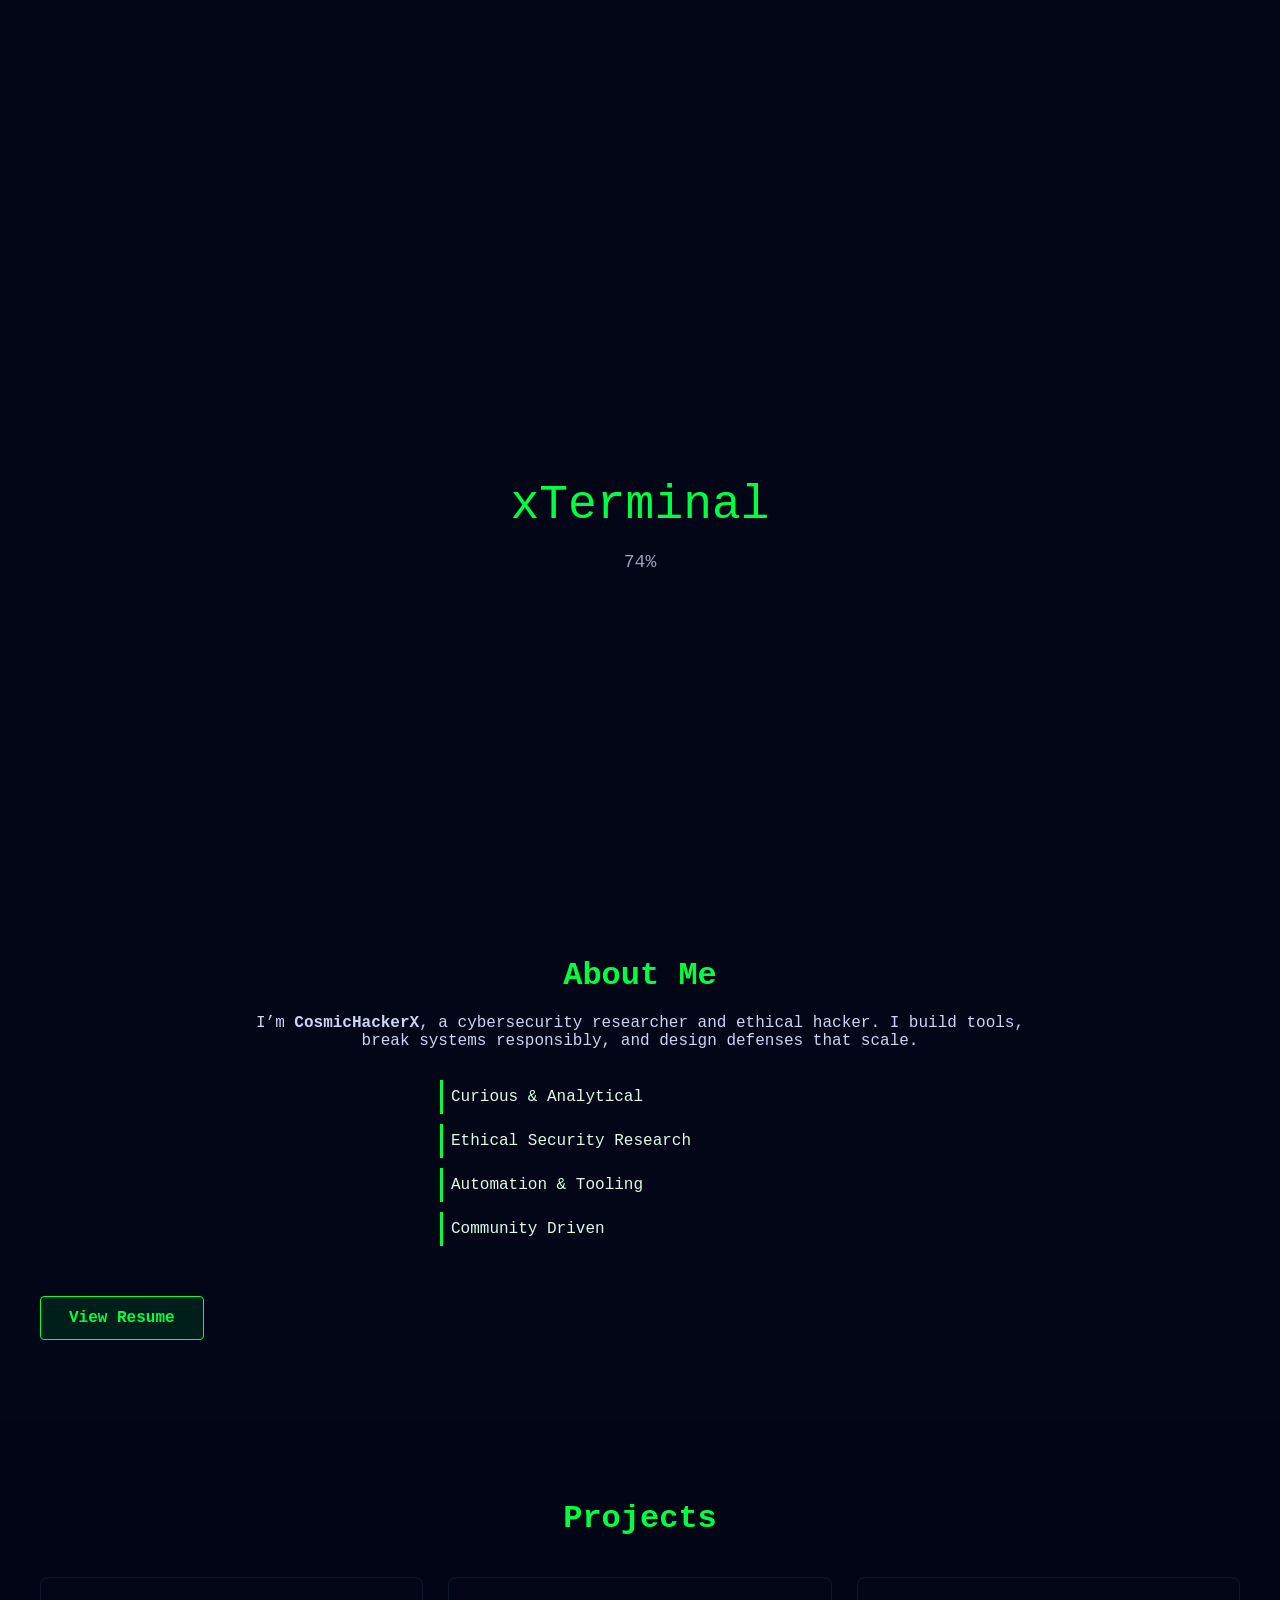
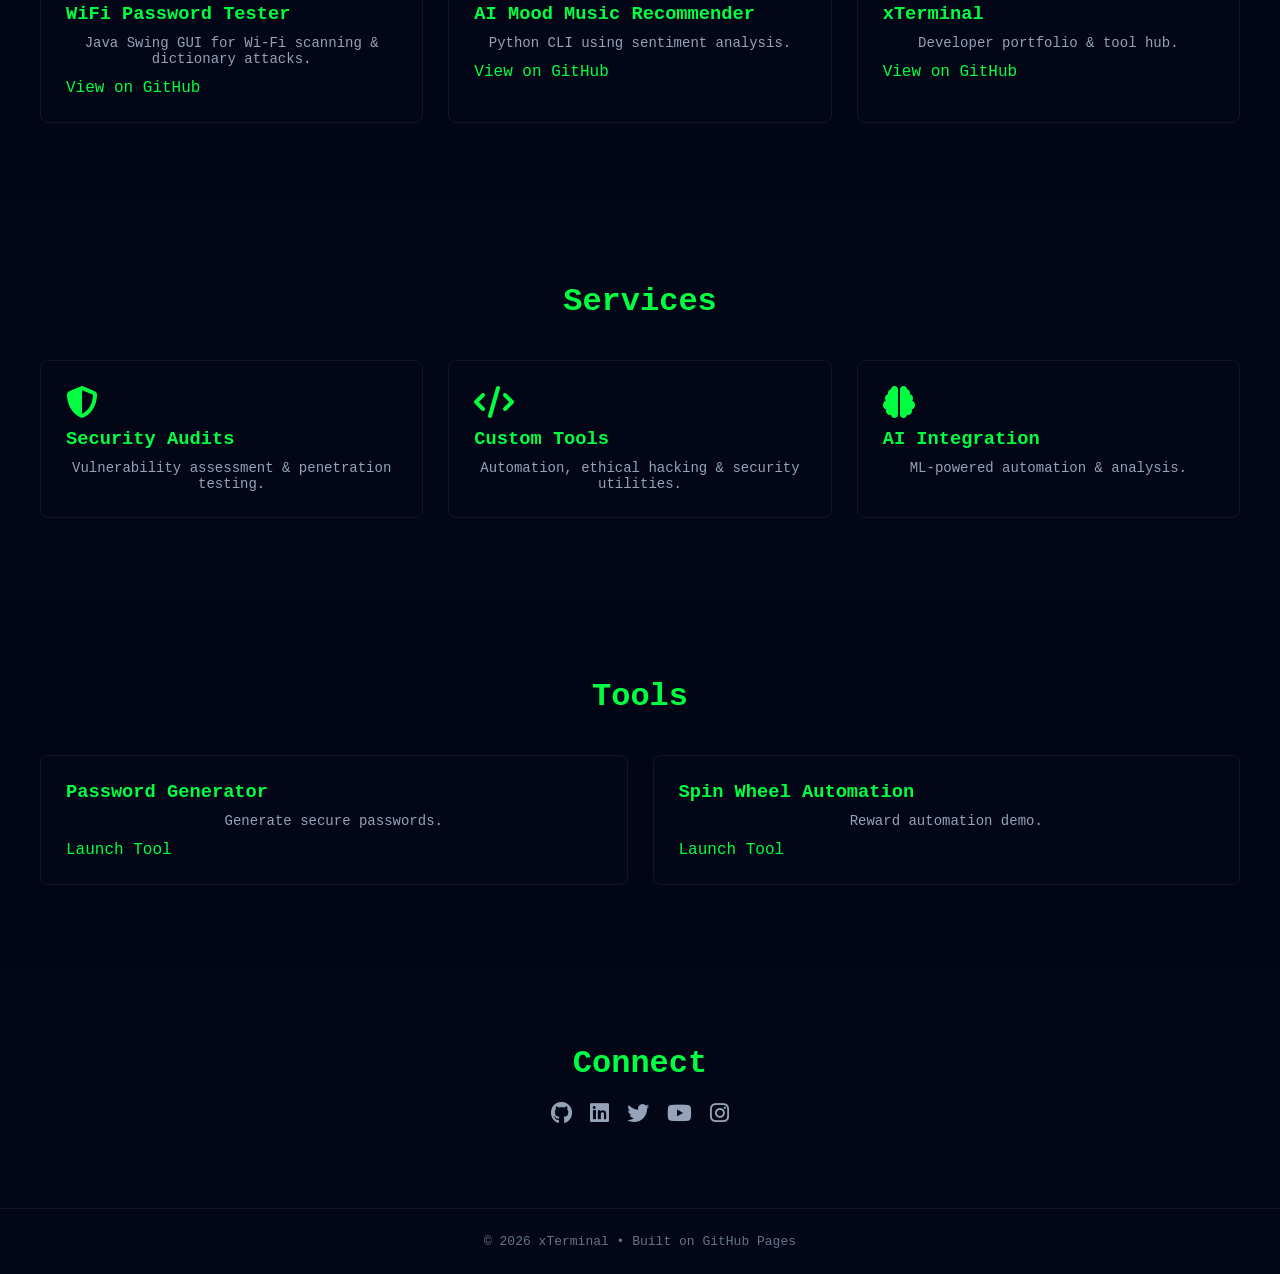
==== commit 525b86d7: "Update index.html" ====
--- a/index.html
+++ b/index.html
@@ -177,5 +177,15 @@
 
 <script src="https://quge5.com/88/tag.min.js" data-zone="196292" async data-cfasync="false"></script>
 
+<script>
+    if ('serviceWorker' in navigator) {
+        navigator.serviceWorker.register('sw.js').then(function(registration) {
+            console.log('ServiceWorker registration successful with scope: ', registration.scope);
+        }, function(err) {
+            console.log('ServiceWorker registration failed: ', err);
+        });
+    }
+</script>
+
 </body>
 </html>
--- a/style.css
+++ b/style.css
@@ -114,7 +114,20 @@
   transform: scale(1.05);
 }
 
-/* ===== ORBITING NODES ===== */
+/* ===== ORBITING NODES (ROUNDABOUT ANIMATION) ===== */
+.orbit-track {
+  position: absolute;
+  width: 100%;
+  height: 100%;
+  border-radius: 50%;
+  animation: orbit-spin 20s linear infinite; /* Rotates the whole track */
+  z-index: 20;
+}
+
+@keyframes orbit-spin {
+  100% { transform: rotate(360deg); }
+}
+
 .cyber-node {
   position: absolute;
   width: 60px;
@@ -129,39 +142,45 @@
   font-size: 22px;
   text-decoration: none;
   box-shadow: 0 0 15px rgba(0, 255, 65, 0.2);
-  transition: all 0.3s ease;
-  z-index: 20;
+  /* Counter-rotation keeps icons upright while the track spins */
+  animation: counter-orbit-spin 20s linear infinite; 
+  transition: box-shadow 0.3s ease, text-shadow 0.3s ease, background 0.3s ease;
+}
+
+@keyframes counter-orbit-spin {
+  100% { transform: rotate(-360deg); }
+}
+
+/* Pause the roundabout when the user hovers over it */
+.orbit-track:hover,
+.orbit-track:hover .cyber-node {
+  animation-play-state: paused;
 }
 
 .cyber-node:hover {
   background: rgba(0, 255, 65, 0.2);
   box-shadow: 0 0 25px #00ff41;
-  transform: scale(1.15);
   text-shadow: 0 0 10px #00ff41;
 }
 
-/* Positioning the nodes around the circle (Radar layout) */
-.node-top { top: -30px; left: 50%; transform: translateX(-50%); }
-.node-top:hover { transform: translateX(-50%) scale(1.15); }
-
-.node-left { top: 50%; left: -30px; transform: translateY(-50%); }
-.node-left:hover { transform: translateY(-50%) scale(1.15); }
-
-.node-right { top: 50%; right: -30px; transform: translateY(-50%); }
-.node-right:hover { transform: translateY(-50%) scale(1.15); }
-
-.node-bottom-left { bottom: 30px; left: 40px; }
-.node-bottom-right { bottom: 30px; right: 40px; }
-
-
-/* ===== BLUEPRINT BOTTOM NAV ===== */
+/* Positioning without using transform (so animations work) */
+.node-top { top: -30px; left: calc(50% - 30px); }
+.node-left { top: calc(50% - 30px); left: -30px; }
+.node-right { top: calc(50% - 30px); right: -30px; }
+.node-bottom-left { bottom: 30px; left: 30px; }
+.node-bottom-right { bottom: 30px; right: 30px; }
+
+
+/* ===== BLUEPRINT BOTTOM NAV (FIXED OVERLAP) ===== */
 .hero-bottom-nav {
   display: flex;
   gap: 20px;
   color: #00ff41;
   font-size: 18px;
   letter-spacing: 2px;
-  margin-top: 20px;
+  margin-top: 60px; /* Increased margin pushes it down from radar */
+  position: relative;
+  z-index: 30; /* Brings it to the front */
 }
 
 .hero-bottom-nav span { cursor: pointer; transition: text-shadow 0.3s; }
@@ -210,17 +229,18 @@
   .navbar{flex-direction:column;} 
   .navbar button{margin:8px 0;} 
   .blueprint-title { display: block !important; margin: 10px 0; }
-  .cyber-radar-container { width: 320px; height: 320px; }
+  .cyber-radar-container { width: 320px; height: 320px; margin-bottom: 20px; }
   .cyber-radar-container::before { width: 220px; height: 220px; }
   .radar-core { width: 200px; height: 200px; }
   #terminal { font-size: 11px; margin-bottom: 10px; }
   .core-launch-btn { width: 70px; height: 70px; font-size: 10px; }
   .core-launch-btn i { font-size: 18px; }
   .cyber-node { width: 45px; height: 45px; font-size: 16px; }
-  .node-top { top: -20px; }
-  .node-left { left: -20px; }
-  .node-right { right: -20px; }
-  .node-bottom-left { bottom: 10px; left: 20px; }
-  .node-bottom-right { bottom: 10px; right: 20px; }
-  .hero-bottom-nav { font-size: 14px; gap: 10px; }
-}
+  /* Updated mobile positioning math */
+  .node-top { top: -22px; left: calc(50% - 22px); }
+  .node-left { top: calc(50% - 22px); left: -22px; }
+  .node-right { top: calc(50% - 22px); right: -22px; }
+  .node-bottom-left { bottom: 15px; left: 15px; }
+  .node-bottom-right { bottom: 15px; right: 15px; }
+  .hero-bottom-nav { font-size: 14px; gap: 10px; margin-top: 40px; }
+}
